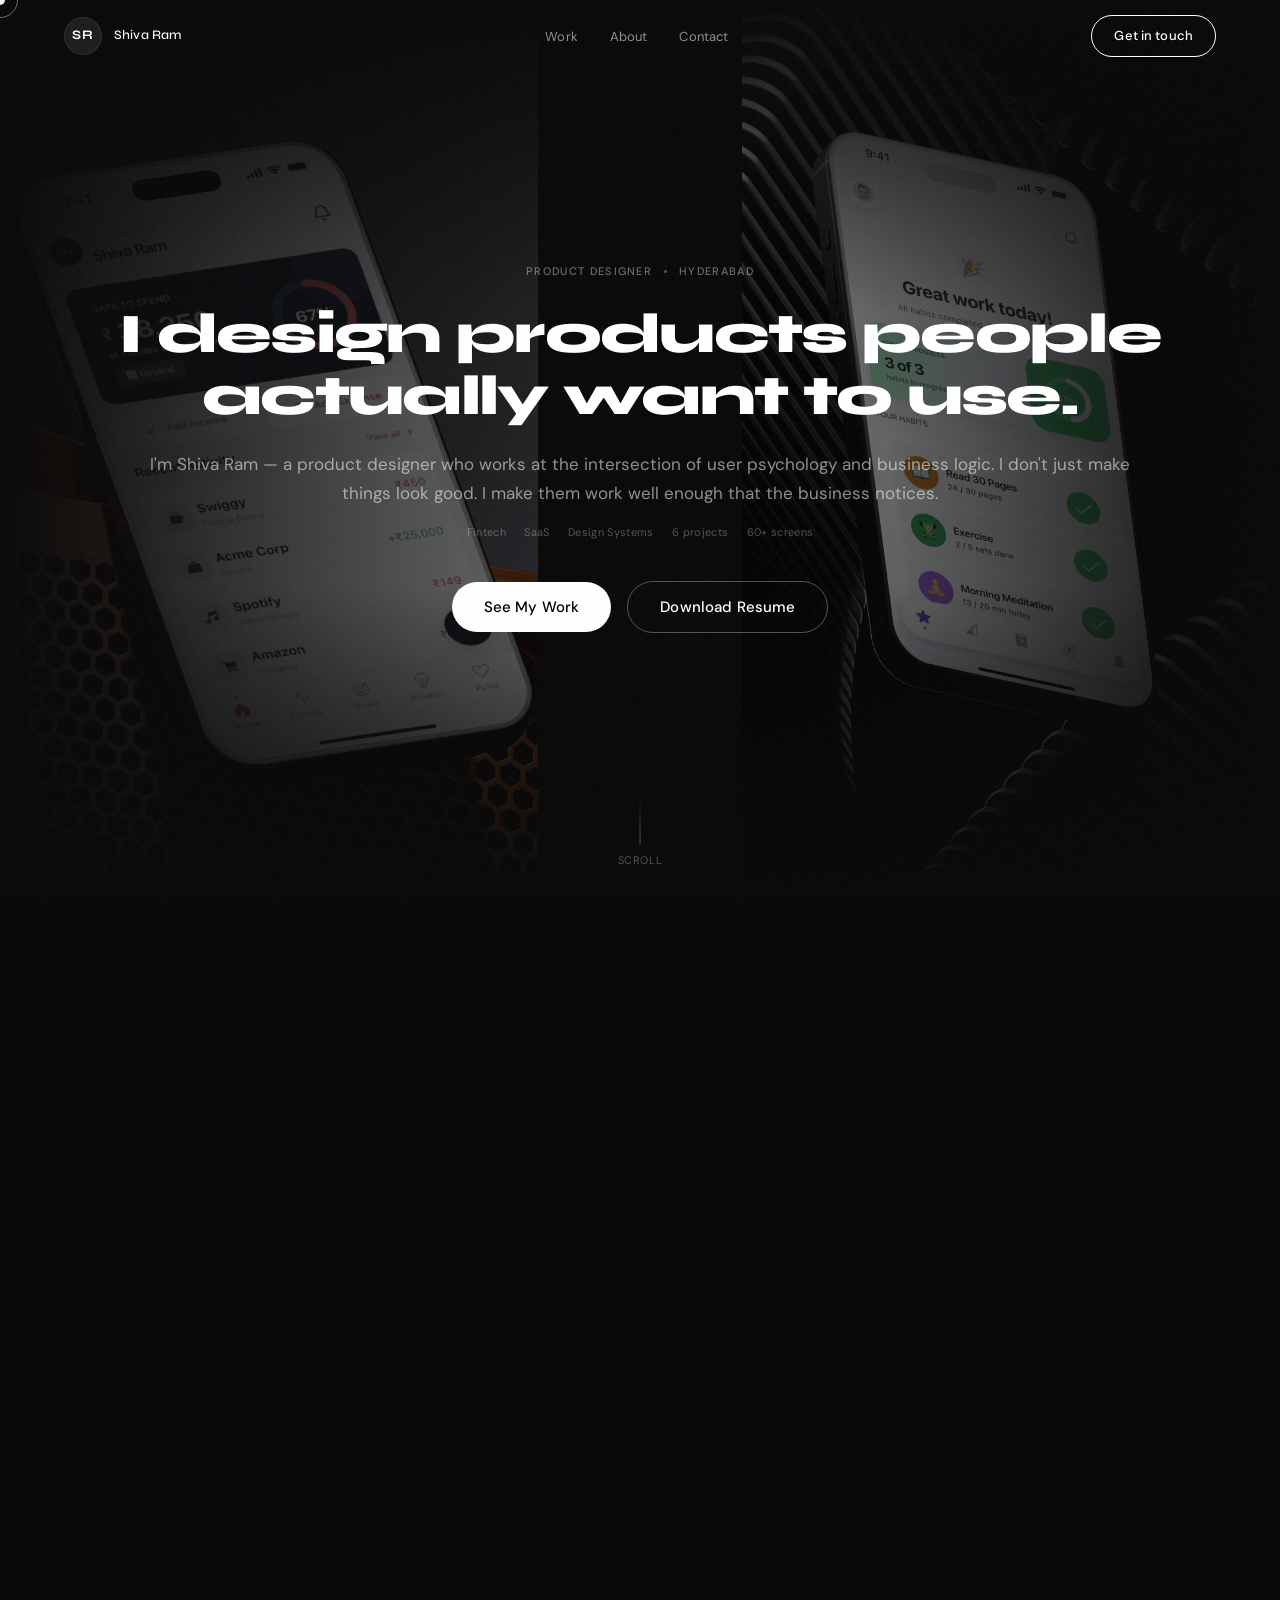
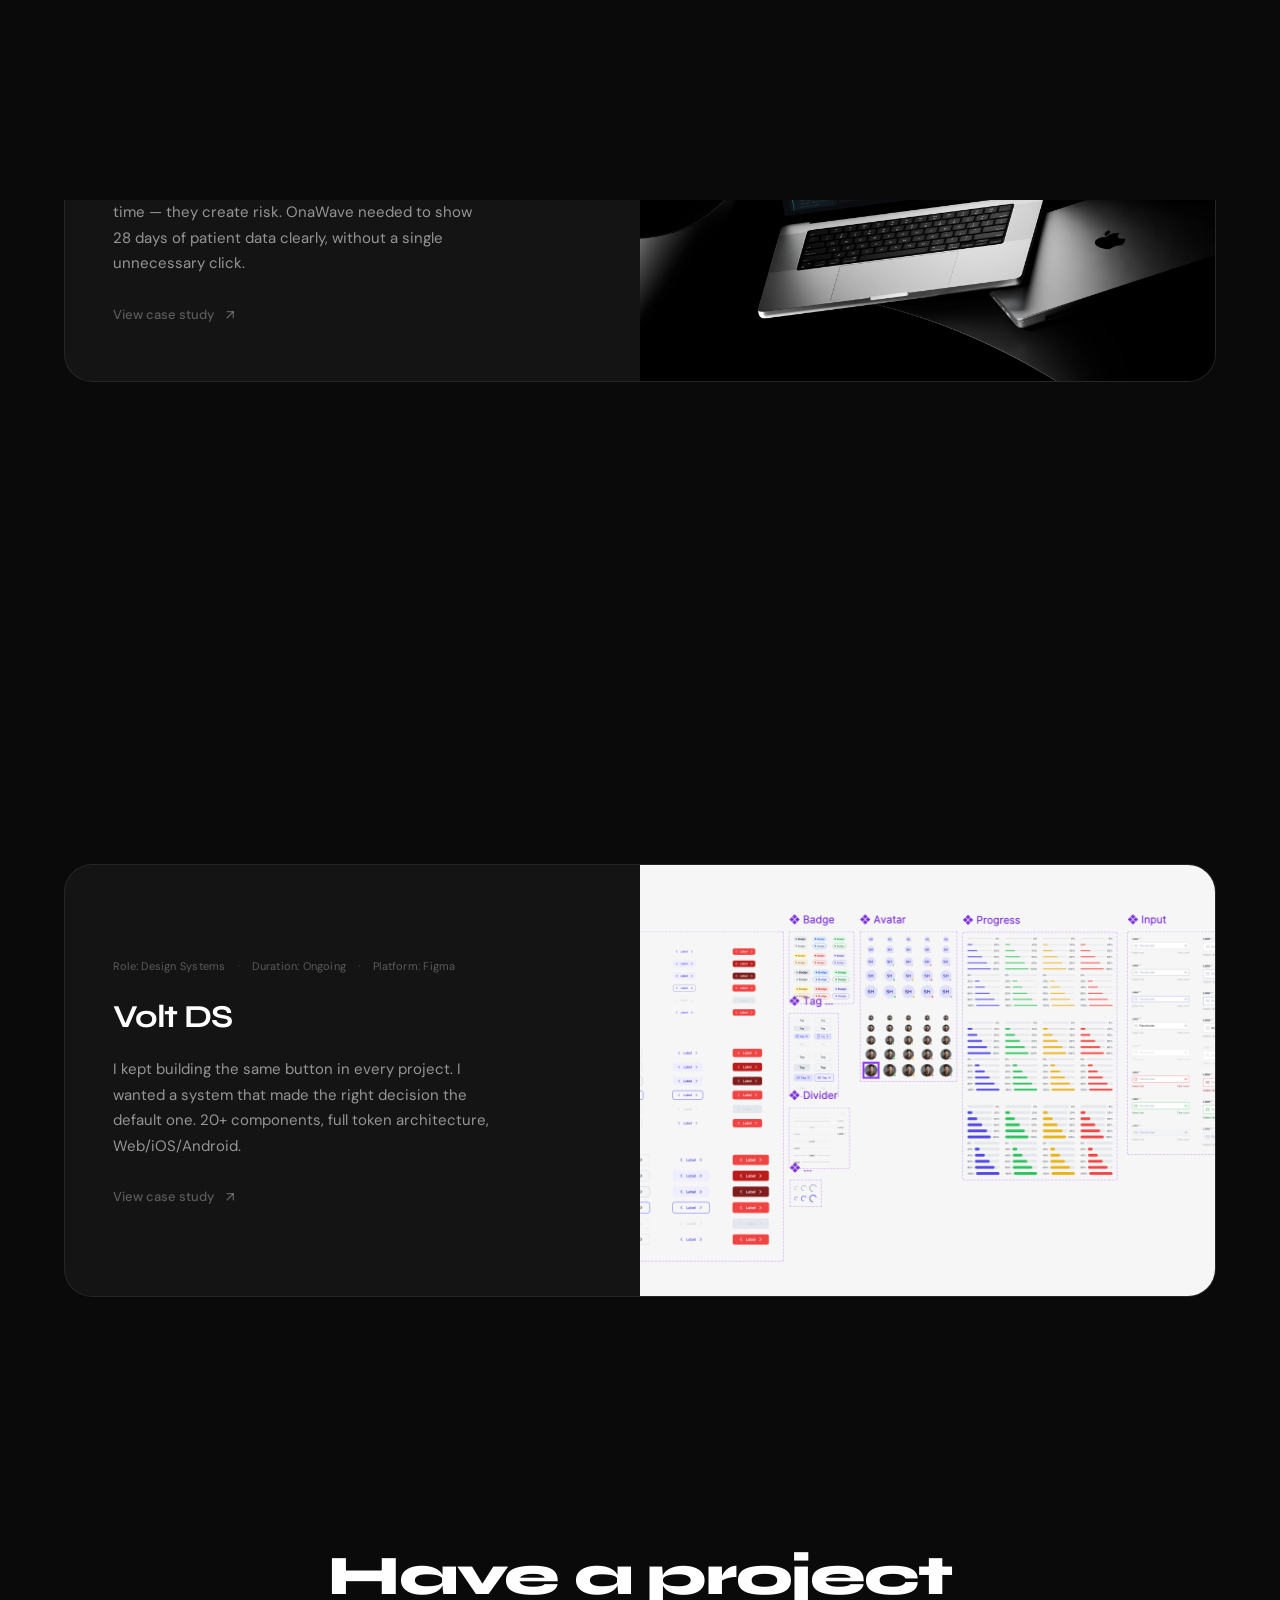
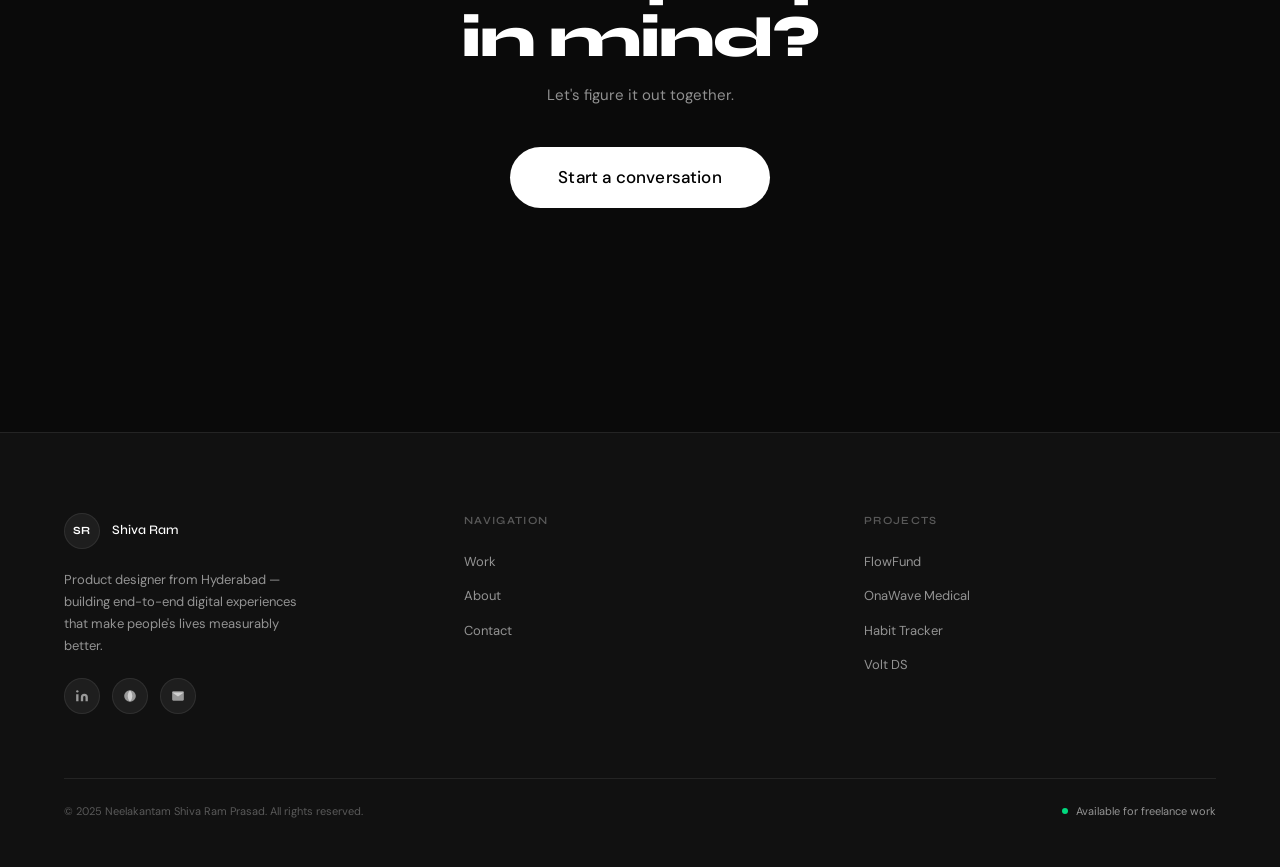
==== index.html @ d6b0f4de "New portfolio upload" ====
<!DOCTYPE html>
<html lang="en">
<head>
  <meta charset="UTF-8">
  <meta name="viewport" content="width=device-width, initial-scale=1.0">
  <meta name="description" content="Shiva Ram — Product Designer from Hyderabad designing end-to-end digital experiences at the intersection of user psychology and business logic.">
  <title>Shiva Ram — Product Designer</title>

  <!-- Fonts -->
  <link rel="preconnect" href="https://fonts.googleapis.com">
  <link rel="preconnect" href="https://fonts.gstatic.com" crossorigin>
  <link href="https://fonts.googleapis.com/css2?family=Syne:wght@400;500;600;700;800&family=DM+Sans:ital,opsz,wght@0,9..40,300;0,9..40,400;0,9..40,500;0,9..40,600;1,9..40,400&display=swap" rel="stylesheet">

  <!-- Styles -->
  <link rel="stylesheet" href="css/tokens.css">
  <link rel="stylesheet" href="css/base.css">
  <link rel="stylesheet" href="css/nav.css">
  <link rel="stylesheet" href="css/components.css">
  <link rel="stylesheet" href="css/home.css">
</head>
<body>

  <!-- Nav placeholder (injected by partials.js) -->
  <div id="nav-placeholder"></div>

  <main>

    <!-- ── HERO ── -->
    <section class="hero">
      <div class="hero__bg">
        <!-- Left mockup image -->
        <div class="hero__bg-left">
          <!--
            REPLACE YOUR IMAGE HERE
            Recommended: A mockup of FlowFund or any project screenshot
            Size: 800×1200px, dark background
          -->
          <img
            class="hero__bg-img"
            src="assets/images/hero-mockup-left.svg"
            alt=""
            aria-hidden="true"
            data-parallax="0.15"
          >
        </div>
        <!-- Right mockup image -->
        <div class="hero__bg-right">
          <!--
            REPLACE YOUR IMAGE HERE
            Recommended: A second mockup (OnaWave or Habit Tracker)
            Size: 800×1200px, dark background
          -->
          <img
            class="hero__bg-img"
            src="assets/images/thumb-habittracker.svg"
            alt=""
            aria-hidden="true"
            data-parallax="0.2"
          >
        </div>
      </div>

      <div class="hero__content">
        <p class="hero__eyebrow reveal">
          Product Designer
          <span class="hero__eyebrow-dot"></span>
          Hyderabad
        </p>

        <h1 class="hero__headline reveal reveal--delay-1">
          I design products people<br>actually want to use.
        </h1>

        <p class="hero__body reveal reveal--delay-2">
          I'm Shiva Ram — a product designer who works at the intersection of user psychology and business logic.
          I don't just make things look good. I make them work well enough that the business notices.
        </p>

        <p class="hero__meta reveal reveal--delay-3">
          Fintech
          <span class="hero__meta-sep">·</span>
          SaaS
          <span class="hero__meta-sep">·</span>
          Design Systems
          <span class="hero__meta-sep">·</span>
          6 projects
          <span class="hero__meta-sep">·</span>
          60+ screens
        </p>

        <div class="hero__cta reveal reveal--delay-4">
          <a href="#gallery" class="btn btn--primary">See My Work</a>
          <a href="assets/Shivaram_Product_Designer_Resume.pdf" class="btn btn--outline" target="_blank" download>Download Resume</a>
        </div>
      </div>

      <div class="hero__scroll" aria-hidden="true">
        <div class="hero__scroll-line"></div>
        <span>Scroll</span>
      </div>
    </section>


    <!-- ── PROJECT GALLERY ── -->
    <section class="gallery section" id="gallery">
      <div class="container">

        <div class="gallery__header reveal">
          <h2 class="gallery__title">Project Gallery</h2>
          <span class="gallery__count">4 case studies</span>
        </div>

        <!-- ── Card 1: FlowFund ── -->
        <article class="project-card reveal" data-tilt data-tilt-max="4">
          <a href="project-flowfund.html" class="project-card__image" aria-label="FlowFund – view project">
            <!--
              REPLACE YOUR IMAGE HERE
              FlowFund iPhone mockup on dark/orange textured background
              Size: 800×600px
            -->
            <img
              src="assets/images/thumb-flowfund.svg"
              alt="FlowFund iOS personal finance app for freelancers"
              loading="lazy"
            >
            <div class="project-card__overlay">
              <span class="project-card__view-label">
                <svg viewBox="0 0 24 24" fill="none" stroke="currentColor" stroke-width="2"><path d="M18 13v6a2 2 0 01-2 2H5a2 2 0 01-2-2V8a2 2 0 012-2h6"/><polyline points="15 3 21 3 21 9"/><line x1="10" y1="14" x2="21" y2="3"/></svg>
                View Project
              </span>
            </div>
          </a>

          <div class="project-card__info">
            <div class="project-card__meta">
              <span class="project-card__meta-item">Role: Product Designer</span>
              <span class="project-card__meta-sep">·</span>
              <span class="project-card__meta-item">Duration: 02 Weeks</span>
              <span class="project-card__meta-sep">·</span>
              <span class="project-card__meta-item">Platform: iOS</span>
            </div>

            <h3 class="project-card__name">FlowFund</h3>

            <p class="project-card__desc">
              Freelancers don't have a salary. Their income is lumpy, unpredictable, and anxiety-inducing.
              Most budgeting apps are built for people with steady paychecks. FlowFund isn't.
            </p>

            <a href="project-flowfund.html" class="project-card__arrow">
              View case study
              <svg viewBox="0 0 24 24" fill="none" stroke="currentColor" stroke-width="2"><line x1="7" y1="17" x2="17" y2="7"/><polyline points="7 7 17 7 17 17"/></svg>
            </a>
          </div>
        </article>


        <!-- ── Card 2: OnaWave (reversed) ── -->
        <article class="project-card project-card--reverse reveal" data-tilt data-tilt-max="4">
          <a href="project-onawave.html" class="project-card__image" aria-label="OnaWave – view project">
            <!--
              REPLACE YOUR IMAGE HERE
              OnaWave laptop/dashboard mockup, dark clinical theme
              Size: 800×600px
            -->
            <img
              src="assets/images/thumb-onawave.svg"
              alt="OnaWave Clinician Dashboard – dark medical UI"
              loading="lazy"
            >
            <div class="project-card__overlay">
              <span class="project-card__view-label">
                <svg viewBox="0 0 24 24" fill="none" stroke="currentColor" stroke-width="2"><path d="M18 13v6a2 2 0 01-2 2H5a2 2 0 01-2-2V8a2 2 0 012-2h6"/><polyline points="15 3 21 3 21 9"/><line x1="10" y1="14" x2="21" y2="3"/></svg>
                View Project
              </span>
            </div>
          </a>

          <div class="project-card__info">
            <div class="project-card__meta">
              <span class="project-card__meta-item">Role: UX/UI Designer</span>
              <span class="project-card__meta-sep">·</span>
              <span class="project-card__meta-item">Duration: Assignment</span>
              <span class="project-card__meta-sep">·</span>
              <span class="project-card__meta-item">Platform: Web (Desktop)</span>
            </div>

            <h3 class="project-card__name">OnaWave — Clinician Dashboard</h3>

            <p class="project-card__desc">
              Clinicians make life-affecting decisions under pressure. Badly designed dashboards don't just waste time — they create risk.
              OnaWave needed to show 28 days of patient data clearly, without a single unnecessary click.
            </p>

            <a href="project-onawave.html" class="project-card__arrow">
              View case study
              <svg viewBox="0 0 24 24" fill="none" stroke="currentColor" stroke-width="2"><line x1="7" y1="17" x2="17" y2="7"/><polyline points="7 7 17 7 17 17"/></svg>
            </a>
          </div>
        </article>


        <!-- ── Card 3: Habit Tracker ── -->
        <article class="project-card reveal" data-tilt data-tilt-max="4">
          <a href="project-habittracker.html" class="project-card__image" aria-label="Habit Tracker – view project">
            <!--
              REPLACE YOUR IMAGE HERE
              StreakShield/Habit Tracker iPhone mockup on circular ring pedestal
              Size: 800×600px
            -->
            <img
              src="assets/images/thumb-habittracker.svg"
              alt="Habit Tracker iOS app – StreakShield"
              loading="lazy"
            >
            <div class="project-card__overlay">
              <span class="project-card__view-label">
                <svg viewBox="0 0 24 24" fill="none" stroke="currentColor" stroke-width="2"><path d="M18 13v6a2 2 0 01-2 2H5a2 2 0 01-2-2V8a2 2 0 012-2h6"/><polyline points="15 3 21 3 21 9"/><line x1="10" y1="14" x2="21" y2="3"/></svg>
                View Project
              </span>
            </div>
          </a>

          <div class="project-card__info">
            <div class="project-card__meta">
              <span class="project-card__meta-item">Role: Product Designer</span>
              <span class="project-card__meta-sep">·</span>
              <span class="project-card__meta-item">Duration: 02 weeks</span>
              <span class="project-card__meta-sep">·</span>
              <span class="project-card__meta-item">Platform: iOS</span>
            </div>

            <h3 class="project-card__name">Habit Tracker</h3>

            <p class="project-card__desc">
              27+ screens with exhaustive state design — 15 onboarding states, 7 Today Tab states, Someday queue, and Milestone celebrations.
              Built for the miss day, not just the win day.
            </p>

            <a href="project-habittracker.html" class="project-card__arrow">
              View case study
              <svg viewBox="0 0 24 24" fill="none" stroke="currentColor" stroke-width="2"><line x1="7" y1="17" x2="17" y2="7"/><polyline points="7 7 17 7 17 17"/></svg>
            </a>
          </div>
        </article>


        <!-- ── Card 4: Volt DS (reversed) ── -->
        <article class="project-card project-card--reverse reveal" data-tilt data-tilt-max="4">
          <a href="project-voltds.html" class="project-card__image" aria-label="Volt DS – view project">
            <!--
              REPLACE YOUR IMAGE HERE
              Volt DS Figma component grid / design tokens screenshot
              Size: 800×600px
            -->
            <img
              src="assets/images/thumb-voltds.svg"
              alt="Volt DS – Figma-only design system"
              loading="lazy"
            >
            <div class="project-card__overlay">
              <span class="project-card__view-label">
                <svg viewBox="0 0 24 24" fill="none" stroke="currentColor" stroke-width="2"><path d="M18 13v6a2 2 0 01-2 2H5a2 2 0 01-2-2V8a2 2 0 012-2h6"/><polyline points="15 3 21 3 21 9"/><line x1="10" y1="14" x2="21" y2="3"/></svg>
                View Project
              </span>
            </div>
          </a>

          <div class="project-card__info">
            <div class="project-card__meta">
              <span class="project-card__meta-item">Role: Design Systems</span>
              <span class="project-card__meta-sep">·</span>
              <span class="project-card__meta-item">Duration: Ongoing</span>
              <span class="project-card__meta-sep">·</span>
              <span class="project-card__meta-item">Platform: Figma</span>
            </div>

            <h3 class="project-card__name">Volt DS</h3>

            <p class="project-card__desc">
              I kept building the same button in every project. I wanted a system that made the right decision the default one.
              20+ components, full token architecture, Web/iOS/Android.
            </p>

            <a href="project-voltds.html" class="project-card__arrow">
              View case study
              <svg viewBox="0 0 24 24" fill="none" stroke="currentColor" stroke-width="2"><line x1="7" y1="17" x2="17" y2="7"/><polyline points="7 7 17 7 17 17"/></svg>
            </a>
          </div>
        </article>

      </div>
    </section>


    <!-- ── CTA STRIP ── -->
    <section class="home-cta">
      <div class="container">
        <h2 class="home-cta__headline reveal">Have a project<br>in mind?</h2>
        <p class="home-cta__sub reveal reveal--delay-1">Let's figure it out together.</p>
        <div class="home-cta__actions reveal reveal--delay-2">
          <a href="contact.html" class="btn btn--primary btn--lg">Start a conversation</a>
        </div>
      </div>
    </section>

  </main>

  <!-- Footer placeholder -->
  <div id="footer-placeholder"></div>

  <!-- Scripts -->
  <script src="js/partials.js"></script>
  <script src="js/main.js"></script>
</body>
</html>
---- css/tokens.css ----
/* ============================================
   DESIGN TOKENS — Shiva Ram Portfolio
   Dark editorial aesthetic
   ============================================ */

@import url('https://fonts.googleapis.com/css2?family=Syne:wght@400;500;600;700;800&family=DM+Sans:ital,opsz,wght@0,9..40,300;0,9..40,400;0,9..40,500;0,9..40,600;1,9..40,300;1,9..40,400&display=swap');

:root {
  /* ── Colors ── */
  --color-bg:           #0a0a0a;
  --color-bg-secondary: #111111;
  --color-bg-card:      #141414;
  --color-bg-elevated:  #1a1a1a;
  --color-surface:      #1e1e1e;

  --color-border:       rgba(255,255,255,0.08);
  --color-border-hover: rgba(255,255,255,0.18);

  --color-text-primary:   #ffffff;
  --color-text-secondary: rgba(255,255,255,0.55);
  --color-text-muted:     rgba(255,255,255,0.30);
  --color-text-label:     rgba(255,255,255,0.40);

  --color-accent:         #00d97e;
  --color-accent-dim:     rgba(0,217,126,0.12);
  --color-accent-glow:    rgba(0,217,126,0.25);

  --color-white:   #ffffff;
  --color-black:   #000000;

  /* ── Typography ── */
  --font-display: 'Syne', sans-serif;
  --font-body:    'DM Sans', sans-serif;

  --text-xs:   0.6875rem;   /* 11px */
  --text-sm:   0.8125rem;   /* 13px */
  --text-base: 0.9375rem;   /* 15px */
  --text-md:   1.0625rem;   /* 17px */
  --text-lg:   1.25rem;     /* 20px */
  --text-xl:   1.5rem;      /* 24px */
  --text-2xl:  2rem;        /* 32px */
  --text-3xl:  2.75rem;     /* 44px */
  --text-4xl:  3.5rem;      /* 56px */
  --text-5xl:  4.5rem;      /* 72px */
  --text-6xl:  6rem;        /* 96px */

  --weight-light:   300;
  --weight-regular: 400;
  --weight-medium:  500;
  --weight-semibold:600;
  --weight-bold:    700;
  --weight-extrabold:800;

  --leading-tight:  1.1;
  --leading-snug:   1.25;
  --leading-normal: 1.5;
  --leading-relaxed:1.7;

  --tracking-tight:  -0.03em;
  --tracking-normal:  0em;
  --tracking-wide:    0.06em;
  --tracking-wider:   0.12em;

  /* ── Spacing (8pt grid) ── */
  --space-1:  4px;
  --space-2:  8px;
  --space-3:  12px;
  --space-4:  16px;
  --space-5:  20px;
  --space-6:  24px;
  --space-8:  32px;
  --space-10: 40px;
  --space-12: 48px;
  --space-16: 64px;
  --space-20: 80px;
  --space-24: 96px;
  --space-32: 128px;
  --space-40: 160px;

  /* ── Radius ── */
  --radius-sm:   6px;
  --radius-md:   12px;
  --radius-lg:   20px;
  --radius-xl:   28px;
  --radius-2xl:  40px;
  --radius-full: 9999px;

  /* ── Shadows ── */
  --shadow-sm:  0 2px 8px rgba(0,0,0,0.4);
  --shadow-md:  0 8px 32px rgba(0,0,0,0.5);
  --shadow-lg:  0 20px 60px rgba(0,0,0,0.6);
  --shadow-xl:  0 40px 80px rgba(0,0,0,0.7);
  --shadow-glow: 0 0 40px var(--color-accent-glow);

  /* ── Transitions ── */
  --ease-out:    cubic-bezier(0.16, 1, 0.3, 1);
  --ease-in-out: cubic-bezier(0.4, 0, 0.2, 1);
  --ease-spring: cubic-bezier(0.34, 1.56, 0.64, 1);

  --dur-fast:   150ms;
  --dur-normal: 300ms;
  --dur-slow:   600ms;
  --dur-slower: 900ms;

  /* ── Layout ── */
  --container-max:  1280px;
  --container-wide: 1440px;
  --gutter:         clamp(24px, 5vw, 80px);
  --nav-height:     72px;
}
---- css/base.css ----
/* ============================================
   BASE — Reset & Global Styles
   ============================================ */

*, *::before, *::after {
  box-sizing: border-box;
  margin: 0;
  padding: 0;
}

html {
  font-size: 16px;
  scroll-behavior: smooth;
  -webkit-font-smoothing: antialiased;
  -moz-osx-font-smoothing: grayscale;
  text-rendering: optimizeLegibility;
}

body {
  background-color: var(--color-bg);
  color: var(--color-text-primary);
  font-family: var(--font-body);
  font-size: var(--text-base);
  font-weight: var(--weight-regular);
  line-height: var(--leading-normal);
  overflow-x: default;
  cursor: default;
}

/* ── Custom Cursor ── */
.cursor {
  position: fixed;
  top: 0; left: 0;
  width: 10px; height: 10px;
  background: var(--color-white);
  border-radius: var(--radius-full);
  pointer-events: none;
  z-index: 9999;
  transform: translate(-50%, -50%);
  transition: width var(--dur-fast) var(--ease-out),
              height var(--dur-fast) var(--ease-out),
              background var(--dur-fast) var(--ease-out),
              opacity var(--dur-fast);
  mix-blend-mode: difference;
}

.cursor-follower {
  position: fixed;
  top: 0; left: 0;
  width: 36px; height: 36px;
  border: 1.5px solid rgba(255,255,255,0.4);
  border-radius: var(--radius-full);
  pointer-events: none;
  z-index: 9998;
  transform: translate(-50%, -50%);
  transition: transform 0.12s var(--ease-out),
              width var(--dur-normal) var(--ease-out),
              height var(--dur-normal) var(--ease-out),
              border-color var(--dur-normal) var(--ease-out),
              opacity var(--dur-normal);
}
.cursor.cursor--hover { width: 6px; height: 6px; }
.cursor-follower.cursor--hover {
  width: 56px; height: 56px;
  border-color: var(--color-accent);
}

.cursor.cursor--link { background: var(--color-accent); }
.cursor-follower.cursor--project {
  width: 100px; height: 100px;
  background: rgba(0,217,126,0.1);
  border-color: var(--color-accent);
  backdrop-filter: blur(4px);
}

/* ── Selection ── */
::selection {
  background: var(--color-accent-dim);
  color: var(--color-accent);
}

/* ── Scrollbar ── */
::-webkit-scrollbar { width: 4px; }
::-webkit-scrollbar-track { background: var(--color-bg); }
::-webkit-scrollbar-thumb { background: var(--color-surface); border-radius: var(--radius-full); }
::-webkit-scrollbar-thumb:hover { background: rgba(255,255,255,0.2); }

/* ── Links ── */
a {
  color: inherit;
  text-decoration: none;
  cursor: none;
}

/* ── Images ── */
img {
  display: block;
  max-width: 100%;
  height: auto;
}

/* ── Lists ── */
ul, ol { list-style: none; }

/* ── Buttons ── */
button {
  cursor: none;
  border: none;
  background: none;
  font-family: var(--font-body);
  font-size: inherit;
}

/* ── Inputs ── */
input, textarea, select {
  font-family: var(--font-body);
  font-size: inherit;
  cursor: none;
}

/* ── Page Transition Overlay ── */
.page-transition {
  position: fixed;
  inset: 0;
  background: var(--color-bg);
  z-index: 10000;
  transform: translateY(100%);
  pointer-events: none;
}

.page-transition.entering {
  animation: pageEnter var(--dur-slow) var(--ease-out) forwards;
}
.page-transition.leaving {
  animation: pageLeave var(--dur-slow) var(--ease-out) forwards;
}

@keyframes pageEnter {
  from { transform: translateY(0); }
  to   { transform: translateY(-100%); }
}
@keyframes pageLeave {
  from { transform: translateY(100%); }
  to   { transform: translateY(0); }
}

/* ── Container ── */
.container {
  width: 100%;
  max-width: var(--container-max);
  margin: 0 auto;
  padding: 0 var(--gutter);
}

/* ── Section ── */
.section { padding: var(--space-32) 0; }
.section--lg { padding: var(--space-40) 0; }

/* ── Utility ── */
.sr-only {
  position: absolute;
  width: 1px; height: 1px;
  padding: 0; margin: -1px;
  overflow: hidden;
  clip: rect(0,0,0,0);
  white-space: nowrap;
  border: 0;
}

.overflow-hidden { overflow: hidden; }
.relative { position: relative; }

/* ── Reveal Animations ── */
.reveal {
  opacity: 0;
  transform: translateY(40px);
  transition: opacity var(--dur-slower) var(--ease-out),
              transform var(--dur-slower) var(--ease-out);
}
.reveal.is-visible {
  opacity: 1;
  transform: translateY(0);
}
.reveal--delay-1 { transition-delay: 100ms; }
.reveal--delay-2 { transition-delay: 200ms; }
.reveal--delay-3 { transition-delay: 300ms; }
.reveal--delay-4 { transition-delay: 400ms; }
.reveal--delay-5 { transition-delay: 500ms; }

.reveal--left {
  transform: translateX(-40px);
}
.reveal--left.is-visible { transform: translateX(0); }

.reveal--right {
  transform: translateX(40px);
}
.reveal--right.is-visible { transform: translateX(0); }

/* ── Noise overlay ── */
body::after {
  content: '';
  position: fixed;
  inset: 0;
  background-image: url("data:image/svg+xml,%3Csvg viewBox='0 0 256 256' xmlns='http://www.w3.org/2000/svg'%3E%3Cfilter id='noise'%3E%3CfeTurbulence type='fractalNoise' baseFrequency='0.9' numOctaves='4' stitchTiles='stitch'/%3E%3C/filter%3E%3Crect width='100%25' height='100%25' filter='url(%23noise)'/%3E%3C/svg%3E");
  opacity: 0.022;
  pointer-events: none;
  z-index: 9997;
}
---- css/nav.css ----
/* ============================================
   NAVIGATION
   ============================================ */

.nav {
  position: fixed;
  top: 0; left: 0; right: 0;
  z-index: 1000;
  height: var(--nav-height);
  display: flex;
  align-items: center;
  transition: background var(--dur-normal) var(--ease-out),
              backdrop-filter var(--dur-normal) var(--ease-out),
              border-color var(--dur-normal) var(--ease-out);
}

.nav::before {
  content: '';
  position: absolute;
  inset: 0;
  background: rgba(10,10,10,0);
  backdrop-filter: blur(0px);
  border-bottom: 1px solid transparent;
  transition: background var(--dur-normal) var(--ease-out),
              backdrop-filter var(--dur-normal) var(--ease-out),
              border-color var(--dur-normal) var(--ease-out);
  z-index: -1;
}

.nav.scrolled::before {
  background: rgba(10,10,10,0.85);
  backdrop-filter: blur(20px) saturate(180%);
  border-color: var(--color-border);
}

.nav__inner {
  display: flex;
  align-items: center;
  justify-content: space-between;
  width: 100%;
  max-width: var(--container-max);
  margin: 0 auto;
  padding: 0 var(--gutter);
}

/* ── Logo ── */
.nav__logo {
  display: flex;
  align-items: center;
  gap: var(--space-3);
  text-decoration: none;
  color: var(--color-text-primary);
  transition: opacity var(--dur-fast);
}
.nav__logo:hover { opacity: 0.7; }

.nav__logo-mark {
  width: 38px; height: 38px;
  border-radius: var(--radius-full);
  background: var(--color-surface);
  border: 1px solid var(--color-border);
  display: flex;
  align-items: center;
  justify-content: center;
  font-family: var(--font-display);
  font-weight: var(--weight-bold);
  font-size: var(--text-sm);
  letter-spacing: var(--tracking-wide);
  color: var(--color-text-primary);
  flex-shrink: 0;
  transition: border-color var(--dur-normal), background var(--dur-normal);
}
.nav__logo:hover .nav__logo-mark {
  border-color: var(--color-accent);
  background: var(--color-accent-dim);
}

.nav__logo-name {
  font-family: var(--font-display);
  font-weight: var(--weight-medium);
  font-size: var(--text-sm);
  letter-spacing: 0.01em;
}

/* ── Links ── */
.nav__links {
  display: flex;
  align-items: center;
  gap: var(--space-8);
}

.nav__link {
  font-family: var(--font-body);
  font-size: var(--text-sm);
  font-weight: var(--weight-regular);
  color: var(--color-text-secondary);
  letter-spacing: 0.01em;
  position: relative;
  padding: var(--space-2) 0;
  transition: color var(--dur-fast);
}

.nav__link::after {
  content: '';
  position: absolute;
  bottom: 0; left: 0;
  width: 0; height: 1px;
  background: var(--color-text-primary);
  transition: width var(--dur-normal) var(--ease-out);
}
.nav__link:hover { color: var(--color-text-primary); }
.nav__link:hover::after { width: 100%; }
.nav__link.active {
  color: var(--color-text-primary);
  font-weight: var(--weight-medium);
}
.nav__link.active::after { width: 100%; }

/* ── CTA Button ── */
.btn-nav {
  display: inline-flex;
  align-items: center;
  gap: var(--space-2);
  padding: 10px 22px;
  border-radius: var(--radius-full);
  border: 1.5px solid var(--color-text-primary);
  background: transparent;
  color: var(--color-text-primary);
  font-family: var(--font-body);
  font-size: var(--text-sm);
  font-weight: var(--weight-medium);
  letter-spacing: 0.01em;
  transition: background var(--dur-normal) var(--ease-out),
              color var(--dur-normal) var(--ease-out),
              transform var(--dur-normal) var(--ease-spring),
              border-color var(--dur-normal);
  white-space: nowrap;
}
.btn-nav:hover {
  background: var(--color-text-primary);
  color: var(--color-bg);
  transform: scale(1.02);
}

/* ── Mobile Menu Button ── */
.nav__menu-btn {
  display: none;
  flex-direction: column;
  justify-content: center;
  align-items: center;
  gap: 5px;
  width: 40px; height: 40px;
  background: none;
  border: 1px solid var(--color-border);
  border-radius: var(--radius-md);
  padding: 10px;
  transition: border-color var(--dur-fast), background var(--dur-fast);
}
.nav__menu-btn:hover { border-color: var(--color-border-hover); background: var(--color-surface); }

.nav__menu-btn span {
  display: block;
  width: 18px; height: 1.5px;
  background: var(--color-text-primary);
  border-radius: 2px;
  transition: transform var(--dur-normal) var(--ease-out), opacity var(--dur-normal);
}

.nav__menu-btn.open span:nth-child(1) { transform: rotate(45deg) translate(4.5px, 4.5px); }
.nav__menu-btn.open span:nth-child(2) { opacity: 0; transform: scaleX(0); }
.nav__menu-btn.open span:nth-child(3) { transform: rotate(-45deg) translate(4.5px, -4.5px); }

/* ── Mobile Drawer ── */
.nav__drawer {
  position: fixed;
  top: var(--nav-height); left: 0; right: 0;
  background: rgba(10,10,10,0.97);
  backdrop-filter: blur(24px);
  border-bottom: 1px solid var(--color-border);
  padding: var(--space-6) var(--gutter) var(--space-8);
  display: flex;
  flex-direction: column;
  gap: var(--space-3);
  z-index: 999;
  transform: translateY(-110%);
  opacity: 0;
  transition: transform var(--dur-normal) var(--ease-out),
              opacity var(--dur-normal) var(--ease-out);
  pointer-events: none;
}
.nav__drawer.open {
  transform: translateY(0);
  opacity: 1;
  pointer-events: all;
}
.nav__drawer .nav__link { font-size: var(--text-md); padding: var(--space-3) 0; }
.nav__drawer .btn-nav { margin-top: var(--space-4); align-self: flex-start; }

/* ── Responsive ── */
@media (max-width: 768px) {
  .nav__links { display: none; }
  .nav__menu-btn { display: flex; }
}
---- css/components.css ----
/* ============================================
   COMPONENTS — Shared UI
   ============================================ */

/* ── Buttons ── */
.btn {
  display: inline-flex;
  align-items: center;
  justify-content: center;
  gap: var(--space-2);
  padding: 14px 32px;
  border-radius: var(--radius-full);
  font-family: var(--font-body);
  font-size: var(--text-base);
  font-weight: var(--weight-medium);
  letter-spacing: 0.01em;
  transition: all var(--dur-normal) var(--ease-out);
  white-space: nowrap;
  position: relative;
  overflow: hidden;
  cursor: none;
}

.btn::before {
  content: '';
  position: absolute;
  inset: 0;
  background: rgba(255,255,255,0.05);
  transform: scaleX(0);
  transform-origin: left;
  transition: transform var(--dur-normal) var(--ease-out);
}
.btn:hover::before { transform: scaleX(1); }

.btn--primary {
  background: var(--color-white);
  color: var(--color-black);
  border: none;
}
.btn--primary:hover {
  transform: translateY(-2px);
  box-shadow: 0 12px 40px rgba(255,255,255,0.15);
}

.btn--outline {
  background: transparent;
  color: var(--color-white);
  border: 1.5px solid rgba(255,255,255,0.3);
}
.btn--outline:hover {
  border-color: rgba(255,255,255,0.7);
  transform: translateY(-2px);
}

.btn--accent {
  background: var(--color-accent);
  color: var(--color-black);
  border: none;
}
.btn--accent:hover {
  transform: translateY(-2px);
  box-shadow: 0 12px 40px var(--color-accent-glow);
}

.btn--ghost {
  background: transparent;
  color: var(--color-text-secondary);
  border: 1px solid var(--color-border);
  padding: 12px 24px;
}
.btn--ghost:hover {
  color: var(--color-text-primary);
  border-color: var(--color-border-hover);
}

.btn--lg {
  padding: 18px 48px;
  font-size: var(--text-md);
}
.btn--sm {
  padding: 10px 20px;
  font-size: var(--text-sm);
}

/* ── Tags / Labels ── */
.tag {
  display: inline-flex;
  align-items: center;
  padding: 4px 12px;
  border-radius: var(--radius-full);
  font-family: var(--font-body);
  font-size: var(--text-xs);
  font-weight: var(--weight-medium);
  letter-spacing: var(--tracking-wide);
  text-transform: uppercase;
  background: var(--color-surface);
  color: var(--color-text-secondary);
  border: 1px solid var(--color-border);
}

.tag--accent {
  background: var(--color-accent-dim);
  color: var(--color-accent);
  border-color: rgba(0,217,126,0.2);
}

/* ── Section Label ── */
.section-label {
  font-family: var(--font-body);
  font-size: var(--text-xs);
  font-weight: var(--weight-medium);
  letter-spacing: var(--tracking-wider);
  text-transform: uppercase;
  color: var(--color-text-label);
  margin-bottom: var(--space-4);
}

/* ── Divider ── */
.divider {
  width: 100%;
  height: 1px;
  background: var(--color-border);
  margin: var(--space-16) 0;
}

/* ── Stat Block ── */
.stat {
  display: flex;
  flex-direction: column;
  gap: var(--space-1);
}
.stat__value {
  font-family: var(--font-display);
  font-size: var(--text-3xl);
  font-weight: var(--weight-bold);
  letter-spacing: var(--tracking-tight);
  line-height: 1;
  color: var(--color-text-primary);
}
.stat__label {
  font-size: var(--text-sm);
  color: var(--color-text-secondary);
  font-weight: var(--weight-regular);
}

/* ── Image Placeholder ── */
.img-placeholder {
  width: 100%;
  background: var(--color-bg-elevated);
  border: 1px dashed rgba(255,255,255,0.12);
  border-radius: var(--radius-lg);
  display: flex;
  flex-direction: column;
  align-items: center;
  justify-content: center;
  gap: var(--space-3);
  color: var(--color-text-muted);
  font-size: var(--text-sm);
  font-weight: var(--weight-medium);
  text-align: center;
  padding: var(--space-8);
}
.img-placeholder svg {
  width: 32px; height: 32px;
  opacity: 0.4;
}
.img-placeholder span { opacity: 0.5; }

/* ─────────────────────────────────────────────
   FOOTER
   ───────────────────────────────────────────── */
.footer {
  background: var(--color-bg-secondary);
  border-top: 1px solid var(--color-border);
  padding: var(--space-20) 0 var(--space-12);
  margin-top: var(--space-32);
}

.footer__inner {
  display: grid;
  grid-template-columns: 1fr 1fr 1fr;
  gap: var(--space-12);
  margin-bottom: var(--space-16);
}

.footer__brand {}

.footer__logo {
  display: flex;
  align-items: center;
  gap: var(--space-3);
  margin-bottom: var(--space-5);
  text-decoration: none;
  color: var(--color-text-primary);
}
.footer__logo-mark {
  width: 36px; height: 36px;
  border-radius: var(--radius-full);
  background: var(--color-surface);
  border: 1px solid var(--color-border);
  display: flex;
  align-items: center;
  justify-content: center;
  font-family: var(--font-display);
  font-weight: var(--weight-bold);
  font-size: var(--text-xs);
  letter-spacing: var(--tracking-wide);
}
.footer__logo-name {
  font-family: var(--font-display);
  font-weight: var(--weight-medium);
  font-size: var(--text-sm);
}
.footer__tagline {
  font-size: var(--text-sm);
  color: var(--color-text-secondary);
  line-height: var(--leading-relaxed);
  max-width: 240px;
}

.footer__nav-title {
  font-family: var(--font-display);
  font-size: var(--text-xs);
  font-weight: var(--weight-semibold);
  letter-spacing: var(--tracking-wider);
  text-transform: uppercase;
  color: var(--color-text-muted);
  margin-bottom: var(--space-5);
}
.footer__nav-links {
  display: flex;
  flex-direction: column;
  gap: var(--space-3);
}
.footer__nav-link {
  font-size: var(--text-sm);
  color: var(--color-text-secondary);
  transition: color var(--dur-fast);
}
.footer__nav-link:hover { color: var(--color-text-primary); }

.footer__social {
  display: flex;
  gap: var(--space-3);
  margin-top: var(--space-5);
}
.footer__social-link {
  width: 36px; height: 36px;
  border-radius: var(--radius-full);
  border: 1px solid var(--color-border);
  background: var(--color-surface);
  display: flex;
  align-items: center;
  justify-content: center;
  transition: border-color var(--dur-fast), background var(--dur-fast), transform var(--dur-fast);
}
.footer__social-link:hover {
  border-color: var(--color-accent);
  background: var(--color-accent-dim);
  transform: translateY(-2px);
}
.footer__social-link svg {
  width: 14px; height: 14px;
  fill: var(--color-text-secondary);
  transition: fill var(--dur-fast);
}
.footer__social-link:hover svg { fill: var(--color-accent); }

.footer__bottom {
  display: flex;
  align-items: center;
  justify-content: space-between;
  padding-top: var(--space-6);
  border-top: 1px solid var(--color-border);
  gap: var(--space-6);
  flex-wrap: wrap;
}

.footer__copy {
  font-size: var(--text-xs);
  color: var(--color-text-muted);
}

.footer__status {
  display: flex;
  align-items: center;
  gap: var(--space-2);
  font-size: var(--text-xs);
  color: var(--color-text-secondary);
}
.footer__status-dot {
  width: 6px; height: 6px;
  background: var(--color-accent);
  border-radius: var(--radius-full);
  animation: pulse 2s infinite;
}
@keyframes pulse {
  0%, 100% { opacity: 1; box-shadow: 0 0 0 0 var(--color-accent-glow); }
  50%       { opacity: 0.7; box-shadow: 0 0 0 4px transparent; }
}

/* ── Footer Responsive ── */
@media (max-width: 768px) {
  .footer__inner {
    grid-template-columns: 1fr 1fr;
    gap: var(--space-8);
  }
  .footer__brand { grid-column: 1 / -1; }
}
@media (max-width: 480px) {
  .footer__inner { grid-template-columns: 1fr; }
}
---- css/home.css ----
/* ============================================
   HOME PAGE
   ============================================ */

/* ── Hero ── */
.hero {
  position: relative;
  min-height: 100svh;
  display: flex;
  flex-direction: column;
  align-items: center;
  justify-content: center;
  text-align: center;
  padding: var(--nav-height) var(--gutter) var(--space-20);
  overflow: hidden;
}

/* Fullbleed background mockup images */
.hero__bg {
  position: absolute;
  inset: 0;
  z-index: 0;
  overflow: hidden;
}
.hero__bg-left,
.hero__bg-right {
  position: absolute;
  top: 0; bottom: 0;
  width: 42%;
}
.hero__bg-left  { left: 0; }
.hero__bg-right { right: 0; }

.hero__bg-img {
  width: 100%; height: 100%;
  object-fit: cover;
  object-position: center top;
  opacity: 0.5;
  filter: grayscale(20%);
  transition: opacity var(--dur-slower) var(--ease-out);
}

/* Gradient overlays on sides */
.hero__bg-left::after,
.hero__bg-right::after {
  content: '';
  position: absolute;
  inset: 0;
  z-index: 1;
}
.hero__bg-left::after  { background: linear-gradient(to right, var(--color-bg) 0%, transparent 100%); }
.hero__bg-right::after { background: linear-gradient(to left,  var(--color-bg) 0%, transparent 100%); }

/* Top & bottom fades */
.hero__bg::before,
.hero__bg::after {
  content: '';
  position: absolute;
  left: 0; right: 0;
  height: 35%;
  z-index: 2;
  pointer-events: none;
}
.hero__bg::before { top: 0;    background: linear-gradient(to bottom, var(--color-bg), transparent); }
.hero__bg::after  { bottom: 0; background: linear-gradient(to top,    var(--color-bg), transparent); }

.hero__content {
  position: relative;
  z-index: 3;
  max-width: fit-content;
}

.hero__eyebrow {
  display: inline-flex;
  align-items: center;
  gap: var(--space-3);
  font-size: var(--text-xs);
  font-weight: var(--weight-medium);
  letter-spacing: var(--tracking-wider);
  text-transform: uppercase;
  color: var(--color-text-label);
  margin-bottom: var(--space-6);
}
.hero__eyebrow-dot {
  width: 3px; height: 3px;
  background: var(--color-text-muted);
  border-radius: var(--radius-full);
}

.hero__headline {
  font-family: var(--font-display);
  font-size: clamp(var(--text-3xl), 7vw, var(--text-4xl));
  font-weight: var(--weight-extrabold);
  letter-spacing: var(--tracking-tight);
  line-height: var(--leading-tight);
  color: var(--color-text-primary);
  margin-bottom: var(--space-6);
}

.hero__body {
  font-size: clamp(var(--text-base), 1.5vw, var(--text-md));
  color: var(--color-text-secondary);
  line-height: var(--leading-relaxed);
  max-width: 980px;
  margin: 0 auto var(--space-4);
}

.hero__meta {
  display: flex;
  align-items: center;
  justify-content: center;
  gap: var(--space-2);
  font-size: var(--text-xs);
  color: var(--color-text-muted);
  letter-spacing: 0.03em;
  margin-bottom: var(--space-10);
}
.hero__meta-sep { opacity: 0.3; }

.hero__cta {
  display: flex;
  align-items: center;
  justify-content: center;
  gap: var(--space-4);
  flex-wrap: wrap;
}

/* Scroll indicator */
.hero__scroll {
  position: absolute;
  bottom: var(--space-8);
  left: 50%;
  transform: translateX(-50%);
  z-index: 3;
  display: flex;
  flex-direction: column;
  align-items: center;
  gap: var(--space-2);
  color: var(--color-text-muted);
  font-size: var(--text-xs);
  letter-spacing: var(--tracking-wide);
  text-transform: uppercase;
  animation: scrollBounce 2.5s infinite;
}
.hero__scroll-line {
  width: 1px;
  height: 48px;
  background: linear-gradient(to bottom, transparent, var(--color-text-muted));
}
@keyframes scrollBounce {
  0%,100% { transform: translateX(-50%) translateY(0); opacity: 0.5; }
  50%      { transform: translateX(-50%) translateY(6px); opacity: 1; }
}


/* ── Project Gallery ── */
.gallery {
  padding: var(--space-24) 0 var(--space-32);
}

.gallery__header {
  display: flex;
  align-items: flex-end;
  justify-content: space-between;
  margin-bottom: var(--space-12);
  gap: var(--space-6);
}

.gallery__title {
  font-family: var(--font-display);
  font-size: clamp(var(--text-xl), 3vw, var(--text-2xl));
  font-weight: var(--weight-bold);
  letter-spacing: var(--tracking-tight);
}

.gallery__count {
  font-size: var(--text-sm);
  color: var(--color-text-muted);
  font-variant-numeric: tabular-nums;
}

/* ── Project Card ── */
.project-card {
  display: grid;
  grid-template-columns: 1fr 1fr;
  gap: 0;
  border-radius: var(--radius-xl);
  overflow: hidden;
  background: var(--color-bg-card);
  border: 1px solid var(--color-border);
  margin-bottom: var(--space-6);
  cursor: none;
  transition: border-color var(--dur-normal) var(--ease-out),
              transform var(--dur-slow) var(--ease-out),
              box-shadow var(--dur-slow) var(--ease-out);
  will-change: transform;
  position: relative;
}
.project-card:hover {
  border-color: var(--color-border-hover);
  box-shadow: var(--shadow-xl);
}

/* Alternate image position */
.project-card--reverse { direction: rtl; }
.project-card--reverse > * { direction: ltr; }

.project-card__image {
  position: relative;
  aspect-ratio: 4/3;
  overflow: hidden;
  background: var(--color-bg-elevated);
}
.project-card__image img {
  width: 100%;
  height: 100%;
  object-fit: cover;
  transition: transform var(--dur-slower) var(--ease-out),
              filter var(--dur-slow) var(--ease-out);
}
.project-card:hover .project-card__image img {
  transform: scale(1.04);
  filter: brightness(0.85);
}

/* ── View Project Overlay ── */
.project-card__overlay {
  position: absolute;
  inset: 0;
  background: rgba(0,0,0,0.35);
  display: flex;
  align-items: center;
  justify-content: center;
  opacity: 0;
  transition: opacity var(--dur-normal) var(--ease-out);
  z-index: 2;
}
.project-card:hover .project-card__overlay { opacity: 1; }

.project-card__view-label {
  display: flex;
  align-items: center;
  gap: var(--space-2);
  padding: 12px 24px;
  border-radius: var(--radius-full);
  background: var(--color-white);
  color: var(--color-black);
  font-size: var(--text-sm);
  font-weight: var(--weight-semibold);
  letter-spacing: 0.01em;
  transform: translateY(8px) scale(0.95);
  transition: transform var(--dur-normal) var(--ease-spring);
  pointer-events: none;
}
.project-card:hover .project-card__view-label {
  transform: translateY(0) scale(1);
}
.project-card__view-label svg { width: 14px; height: 14px; }

/* Follow-cursor "View Project" badge */
.cursor-project-label {
  position: fixed;
  top: 0; left: 0;
  pointer-events: none;
  z-index: 9998;
  background: var(--color-white);
  color: var(--color-black);
  font-size: var(--text-xs);
  font-weight: var(--weight-semibold);
  letter-spacing: 0.04em;
  text-transform: uppercase;
  padding: 8px 16px;
  border-radius: var(--radius-full);
  opacity: 0;
  transform: translate(-50%, -50%) scale(0.8);
  transition: opacity var(--dur-fast) var(--ease-out),
              transform var(--dur-normal) var(--ease-spring);
  white-space: nowrap;
}
.cursor-project-label.visible {
  opacity: 1;
  transform: translate(-50%, -50%) scale(1);
}

.project-card__info {
  display: flex;
  flex-direction: column;
  justify-content: center;
  padding: var(--space-12) var(--space-12);
  gap: var(--space-5);
}

.project-card__meta {
  display: flex;
  align-items: center;
  gap: var(--space-3);
  flex-wrap: wrap;
}
.project-card__meta-item {
  font-size: var(--text-xs);
  color: var(--color-text-muted);
  letter-spacing: 0.02em;
}
.project-card__meta-sep { color: var(--color-text-muted); opacity: 0.4; }

.project-card__name {
  font-family: var(--font-display);
  font-size: clamp(var(--text-xl), 2.5vw, var(--text-2xl));
  font-weight: var(--weight-bold);
  letter-spacing: var(--tracking-tight);
  line-height: var(--leading-snug);
  color: var(--color-text-primary);
  transition: color var(--dur-fast);
}
.project-card:hover .project-card__name { color: var(--color-white); }

.project-card__desc {
  font-size: var(--text-base);
  color: var(--color-text-secondary);
  line-height: var(--leading-relaxed);
  max-width: 380px;
}

.project-card__arrow {
  display: inline-flex;
  align-items: center;
  gap: var(--space-2);
  font-size: var(--text-sm);
  color: var(--color-text-muted);
  font-weight: var(--weight-medium);
  margin-top: var(--space-2);
  transition: color var(--dur-fast), gap var(--dur-normal) var(--ease-out);
}
.project-card:hover .project-card__arrow {
  color: var(--color-accent);
  gap: var(--space-4);
}
.project-card__arrow svg {
  width: 16px; height: 16px;
  transition: transform var(--dur-normal) var(--ease-out);
}
.project-card:hover .project-card__arrow svg { transform: translate(4px, -4px); }

/* Responsive cards */
@media (max-width: 900px) {
  .project-card {
    grid-template-columns: 1fr;
    direction: ltr !important;
  }
  .project-card__image { aspect-ratio: 16/9; }
  .project-card__info { padding: var(--space-8); }
}
@media (max-width: 480px) {
  .project-card__info { padding: var(--space-6); }
}

/* ── Home CTA Strip ── */
.home-cta {
  text-align: center;
  padding: var(--space-24) var(--gutter);
}
.home-cta__headline {
  font-family: var(--font-display);
  font-size: clamp(var(--text-2xl), 5vw, var(--text-4xl));
  font-weight: var(--weight-extrabold);
  letter-spacing: var(--tracking-tight);
  line-height: var(--leading-tight);
  margin-bottom: var(--space-4);
}
.home-cta__sub {
  font-size: var(--text-base);
  color: var(--color-text-secondary);
  margin-bottom: var(--space-10);
}
.home-cta__actions {
  display: flex;
  align-items: center;
  justify-content: center;
  gap: var(--space-4);
  flex-wrap: wrap;
}
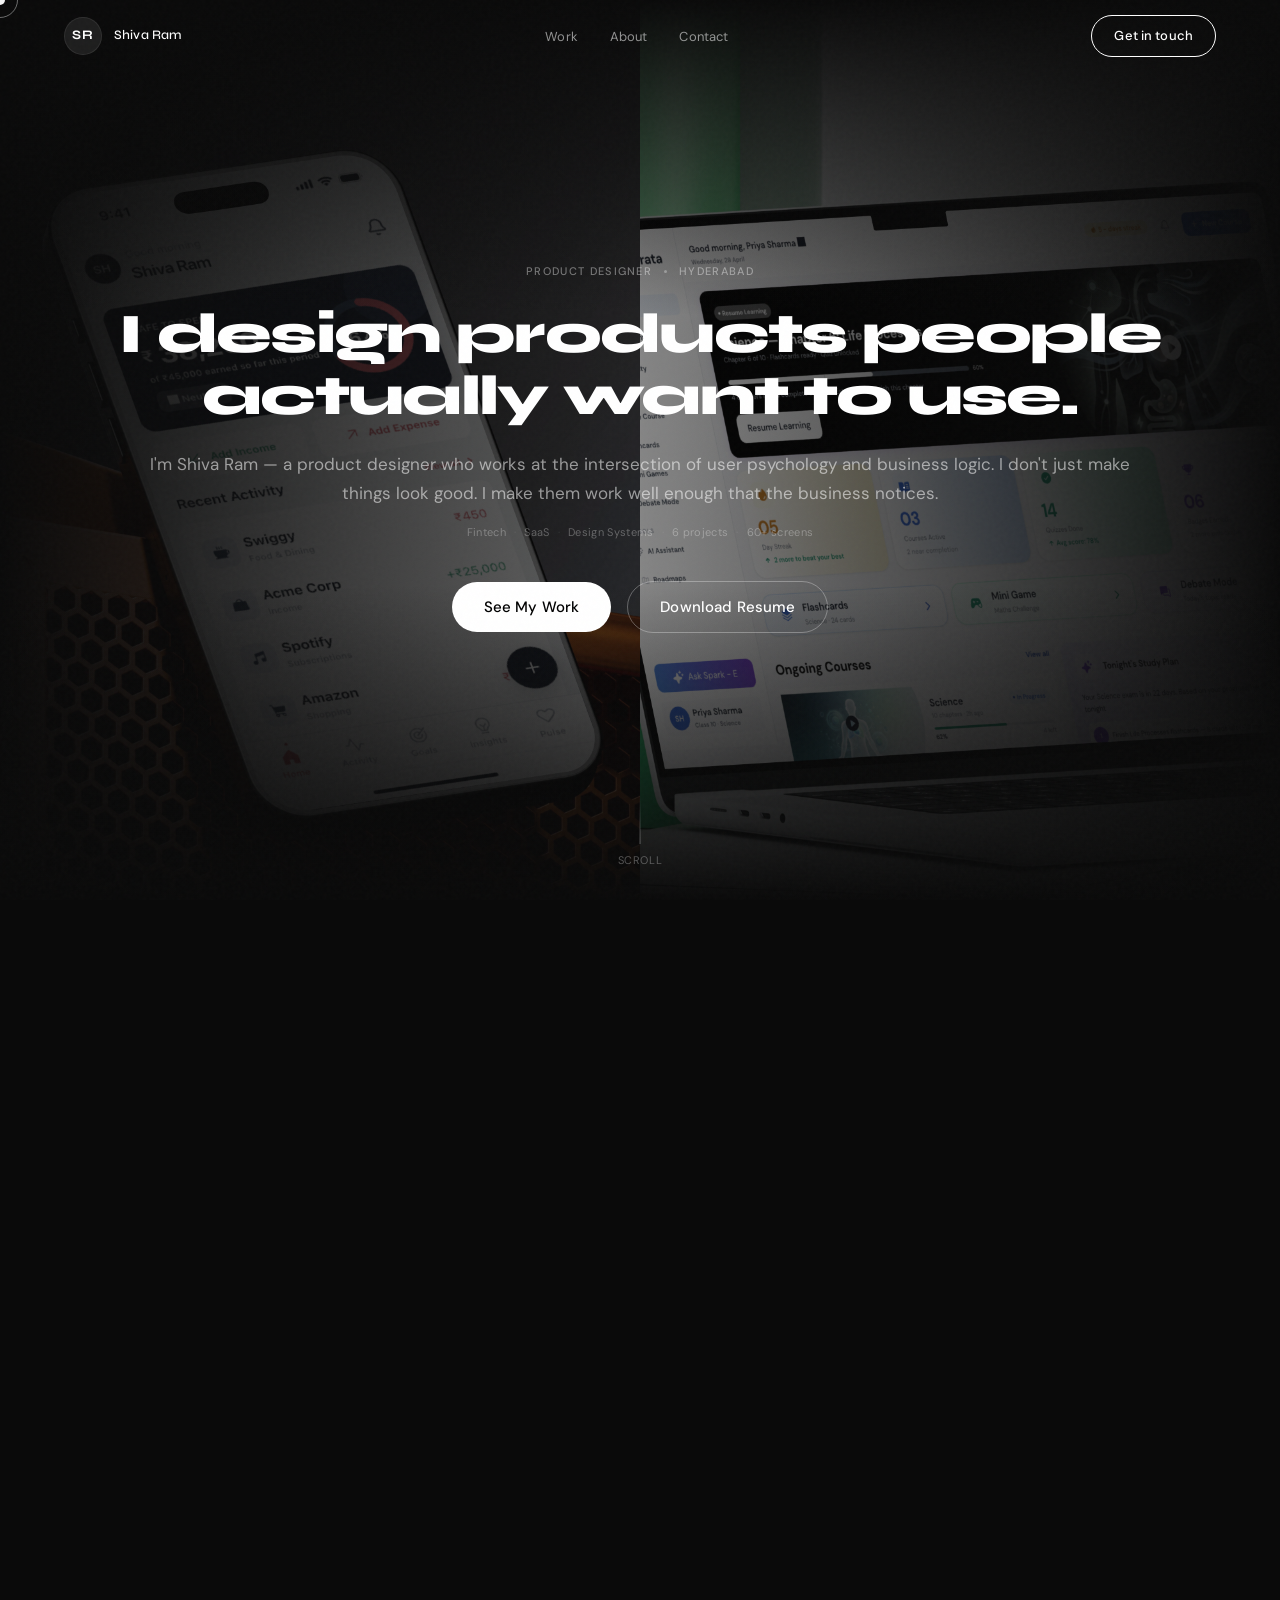
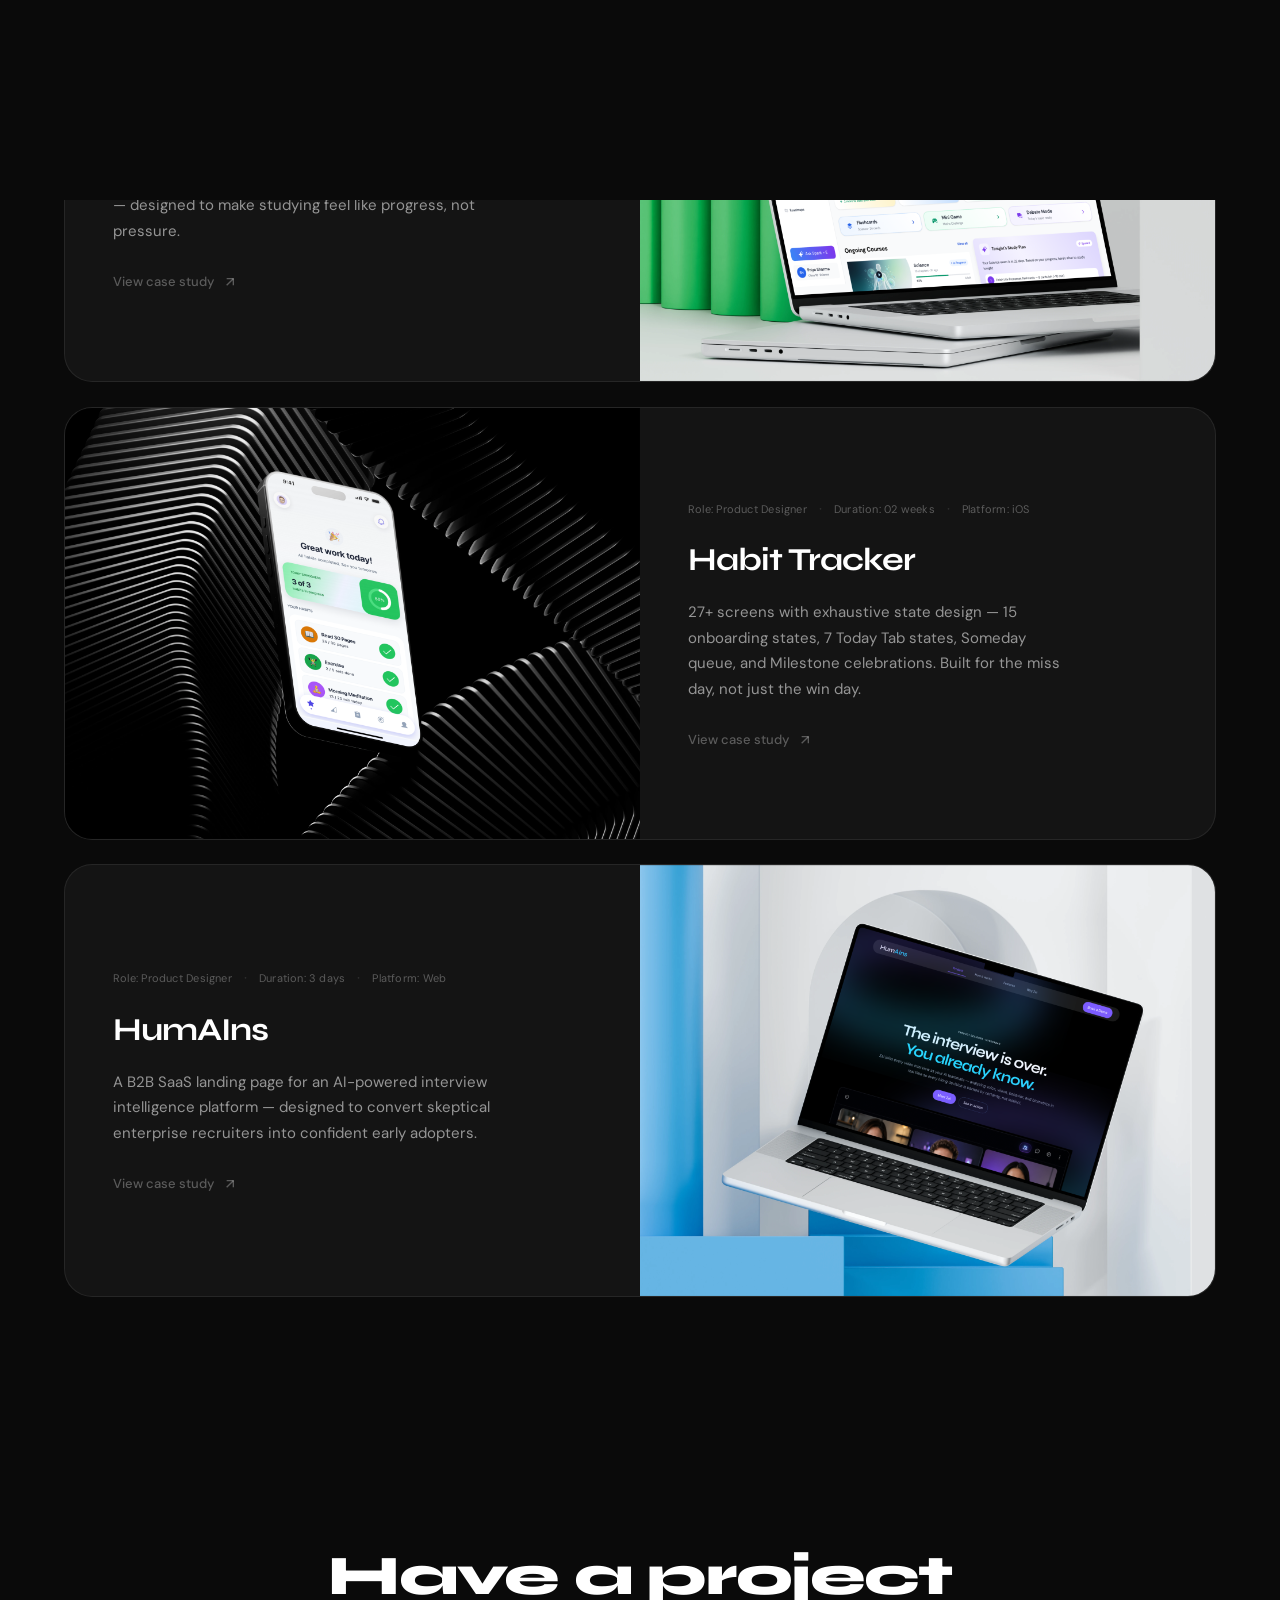
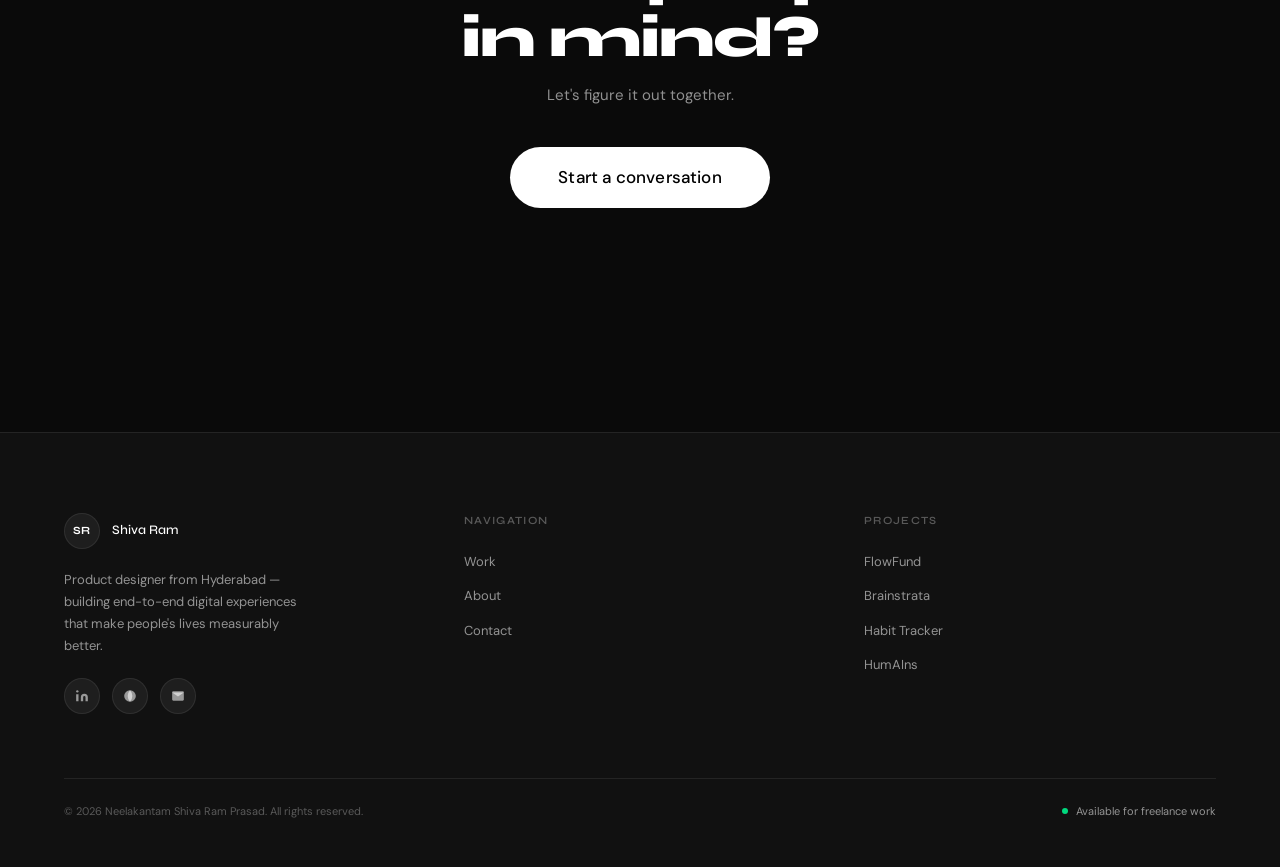
==== commit c380c1cf: "Updated login UI and fixed responsive issues" ====
--- a/index.html
+++ b/index.html
@@ -1,15 +1,19 @@
 <!DOCTYPE html>
 <html lang="en">
+
 <head>
   <meta charset="UTF-8">
   <meta name="viewport" content="width=device-width, initial-scale=1.0">
-  <meta name="description" content="Shiva Ram — Product Designer from Hyderabad designing end-to-end digital experiences at the intersection of user psychology and business logic.">
+  <meta name="description"
+    content="Shiva Ram — Product Designer from Hyderabad designing end-to-end digital experiences at the intersection of user psychology and business logic.">
   <title>Shiva Ram — Product Designer</title>
 
   <!-- Fonts -->
   <link rel="preconnect" href="https://fonts.googleapis.com">
   <link rel="preconnect" href="https://fonts.gstatic.com" crossorigin>
-  <link href="https://fonts.googleapis.com/css2?family=Syne:wght@400;500;600;700;800&family=DM+Sans:ital,opsz,wght@0,9..40,300;0,9..40,400;0,9..40,500;0,9..40,600;1,9..40,400&display=swap" rel="stylesheet">
+  <link
+    href="https://fonts.googleapis.com/css2?family=Syne:wght@400;500;600;700;800&family=DM+Sans:ital,opsz,wght@0,9..40,300;0,9..40,400;0,9..40,500;0,9..40,600;1,9..40,400&display=swap"
+    rel="stylesheet">
 
   <!-- Styles -->
   <link rel="stylesheet" href="css/tokens.css">
@@ -18,6 +22,7 @@
   <link rel="stylesheet" href="css/components.css">
   <link rel="stylesheet" href="css/home.css">
 </head>
+
 <body>
 
   <!-- Nav placeholder (injected by partials.js) -->
@@ -35,13 +40,8 @@
             Recommended: A mockup of FlowFund or any project screenshot
             Size: 800×1200px, dark background
           -->
-          <img
-            class="hero__bg-img"
-            src="assets/images/hero-mockup-left.svg"
-            alt=""
-            aria-hidden="true"
-            data-parallax="0.15"
-          >
+          <img class="hero__bg-img" src="assets/images/hero-mockup-left.svg" alt="" aria-hidden="true"
+            data-parallax="0.15">
         </div>
         <!-- Right mockup image -->
         <div class="hero__bg-right">
@@ -50,13 +50,8 @@
             Recommended: A second mockup (OnaWave or Habit Tracker)
             Size: 800×1200px, dark background
           -->
-          <img
-            class="hero__bg-img"
-            src="assets/images/thumb-habittracker.svg"
-            alt=""
-            aria-hidden="true"
-            data-parallax="0.2"
-          >
+          <img class="hero__bg-img" src="assets/images/imgae.svg" alt="" aria-hidden="true"
+            data-parallax="0.2">
         </div>
       </div>
 
@@ -90,7 +85,8 @@
 
         <div class="hero__cta reveal reveal--delay-4">
           <a href="#gallery" class="btn btn--primary">See My Work</a>
-          <a href="assets/Shivaram_Product_Designer_Resume.pdf" class="btn btn--outline" target="_blank" download>Download Resume</a>
+          <a href="assets/Shivaram_Product_Designer_Resume.pdf" class="btn btn--outline" target="_blank"
+            download>Download Resume</a>
         </div>
       </div>
 
@@ -118,14 +114,15 @@
               FlowFund iPhone mockup on dark/orange textured background
               Size: 800×600px
             -->
-            <img
-              src="assets/images/thumb-flowfund.svg"
-              alt="FlowFund iOS personal finance app for freelancers"
-              loading="lazy"
-            >
+            <img src="assets/images/thumb-flowfund.svg" alt="FlowFund iOS personal finance app for freelancers"
+              loading="lazy">
             <div class="project-card__overlay">
               <span class="project-card__view-label">
-                <svg viewBox="0 0 24 24" fill="none" stroke="currentColor" stroke-width="2"><path d="M18 13v6a2 2 0 01-2 2H5a2 2 0 01-2-2V8a2 2 0 012-2h6"/><polyline points="15 3 21 3 21 9"/><line x1="10" y1="14" x2="21" y2="3"/></svg>
+                <svg viewBox="0 0 24 24" fill="none" stroke="currentColor" stroke-width="2">
+                  <path d="M18 13v6a2 2 0 01-2 2H5a2 2 0 01-2-2V8a2 2 0 012-2h6" />
+                  <polyline points="15 3 21 3 21 9" />
+                  <line x1="10" y1="14" x2="21" y2="3" />
+                </svg>
                 View Project
               </span>
             </div>
@@ -149,13 +146,16 @@
 
             <a href="project-flowfund.html" class="project-card__arrow">
               View case study
-              <svg viewBox="0 0 24 24" fill="none" stroke="currentColor" stroke-width="2"><line x1="7" y1="17" x2="17" y2="7"/><polyline points="7 7 17 7 17 17"/></svg>
+              <svg viewBox="0 0 24 24" fill="none" stroke="currentColor" stroke-width="2">
+                <line x1="7" y1="17" x2="17" y2="7" />
+                <polyline points="7 7 17 7 17 17" />
+              </svg>
             </a>
           </div>
         </article>
 
 
-        <!-- ── Card 2: OnaWave (reversed) ── -->
+        <!-- ── Card 2: Brainstrata (reversed) ── -->
         <article class="project-card project-card--reverse reveal" data-tilt data-tilt-max="4">
           <a href="project-onawave.html" class="project-card__image" aria-label="OnaWave – view project">
             <!--
@@ -163,14 +163,14 @@
               OnaWave laptop/dashboard mockup, dark clinical theme
               Size: 800×600px
             -->
-            <img
-              src="assets/images/thumb-onawave.svg"
-              alt="OnaWave Clinician Dashboard – dark medical UI"
-              loading="lazy"
-            >
+            <img src="assets/images/thumb-Brainstrata.svg" alt="Brainstrata – Light mode design" loading="lazy">
             <div class="project-card__overlay">
               <span class="project-card__view-label">
-                <svg viewBox="0 0 24 24" fill="none" stroke="currentColor" stroke-width="2"><path d="M18 13v6a2 2 0 01-2 2H5a2 2 0 01-2-2V8a2 2 0 012-2h6"/><polyline points="15 3 21 3 21 9"/><line x1="10" y1="14" x2="21" y2="3"/></svg>
+                <svg viewBox="0 0 24 24" fill="none" stroke="currentColor" stroke-width="2">
+                  <path d="M18 13v6a2 2 0 01-2 2H5a2 2 0 01-2-2V8a2 2 0 012-2h6" />
+                  <polyline points="15 3 21 3 21 9" />
+                  <line x1="10" y1="14" x2="21" y2="3" />
+                </svg>
                 View Project
               </span>
             </div>
@@ -178,23 +178,26 @@
 
           <div class="project-card__info">
             <div class="project-card__meta">
-              <span class="project-card__meta-item">Role: UX/UI Designer</span>
+              <span class="project-card__meta-item">Role: Product Designer</span>
               <span class="project-card__meta-sep">·</span>
               <span class="project-card__meta-item">Duration: Assignment</span>
               <span class="project-card__meta-sep">·</span>
               <span class="project-card__meta-item">Platform: Web (Desktop)</span>
             </div>
 
-            <h3 class="project-card__name">OnaWave — Clinician Dashboard</h3>
+            <h3 class="project-card__name">Brainstrata - Dashboard</h3>
 
             <p class="project-card__desc">
-              Clinicians make life-affecting decisions under pressure. Badly designed dashboards don't just waste time — they create risk.
-              OnaWave needed to show 28 days of patient data clearly, without a single unnecessary click.
+              An AI-powered student learning dashboard with personalized study plans, flashcards, and mini games —
+              designed to make studying feel like progress, not pressure.
             </p>
 
             <a href="project-onawave.html" class="project-card__arrow">
               View case study
-              <svg viewBox="0 0 24 24" fill="none" stroke="currentColor" stroke-width="2"><line x1="7" y1="17" x2="17" y2="7"/><polyline points="7 7 17 7 17 17"/></svg>
+              <svg viewBox="0 0 24 24" fill="none" stroke="currentColor" stroke-width="2">
+                <line x1="7" y1="17" x2="17" y2="7" />
+                <polyline points="7 7 17 7 17 17" />
+              </svg>
             </a>
           </div>
         </article>
@@ -208,14 +211,14 @@
               StreakShield/Habit Tracker iPhone mockup on circular ring pedestal
               Size: 800×600px
             -->
-            <img
-              src="assets/images/thumb-habittracker.svg"
-              alt="Habit Tracker iOS app – StreakShield"
-              loading="lazy"
-            >
+            <img src="assets/images/thumb-habittracker.svg" alt="Habit Tracker iOS app – StreakShield" loading="lazy">
             <div class="project-card__overlay">
               <span class="project-card__view-label">
-                <svg viewBox="0 0 24 24" fill="none" stroke="currentColor" stroke-width="2"><path d="M18 13v6a2 2 0 01-2 2H5a2 2 0 01-2-2V8a2 2 0 012-2h6"/><polyline points="15 3 21 3 21 9"/><line x1="10" y1="14" x2="21" y2="3"/></svg>
+                <svg viewBox="0 0 24 24" fill="none" stroke="currentColor" stroke-width="2">
+                  <path d="M18 13v6a2 2 0 01-2 2H5a2 2 0 01-2-2V8a2 2 0 012-2h6" />
+                  <polyline points="15 3 21 3 21 9" />
+                  <line x1="10" y1="14" x2="21" y2="3" />
+                </svg>
                 View Project
               </span>
             </div>
@@ -233,13 +236,17 @@
             <h3 class="project-card__name">Habit Tracker</h3>
 
             <p class="project-card__desc">
-              27+ screens with exhaustive state design — 15 onboarding states, 7 Today Tab states, Someday queue, and Milestone celebrations.
+              27+ screens with exhaustive state design — 15 onboarding states, 7 Today Tab states, Someday queue, and
+              Milestone celebrations.
               Built for the miss day, not just the win day.
             </p>
 
             <a href="project-habittracker.html" class="project-card__arrow">
               View case study
-              <svg viewBox="0 0 24 24" fill="none" stroke="currentColor" stroke-width="2"><line x1="7" y1="17" x2="17" y2="7"/><polyline points="7 7 17 7 17 17"/></svg>
+              <svg viewBox="0 0 24 24" fill="none" stroke="currentColor" stroke-width="2">
+                <line x1="7" y1="17" x2="17" y2="7" />
+                <polyline points="7 7 17 7 17 17" />
+              </svg>
             </a>
           </div>
         </article>
@@ -253,14 +260,14 @@
               Volt DS Figma component grid / design tokens screenshot
               Size: 800×600px
             -->
-            <img
-              src="assets/images/thumb-voltds.svg"
-              alt="Volt DS – Figma-only design system"
-              loading="lazy"
-            >
+            <img src="assets/images/thumb-HumAIns.svg" alt="Volt DS – Figma-only design system" loading="lazy">
             <div class="project-card__overlay">
               <span class="project-card__view-label">
-                <svg viewBox="0 0 24 24" fill="none" stroke="currentColor" stroke-width="2"><path d="M18 13v6a2 2 0 01-2 2H5a2 2 0 01-2-2V8a2 2 0 012-2h6"/><polyline points="15 3 21 3 21 9"/><line x1="10" y1="14" x2="21" y2="3"/></svg>
+                <svg viewBox="0 0 24 24" fill="none" stroke="currentColor" stroke-width="2">
+                  <path d="M18 13v6a2 2 0 01-2 2H5a2 2 0 01-2-2V8a2 2 0 012-2h6" />
+                  <polyline points="15 3 21 3 21 9" />
+                  <line x1="10" y1="14" x2="21" y2="3" />
+                </svg>
                 View Project
               </span>
             </div>
@@ -268,23 +275,26 @@
 
           <div class="project-card__info">
             <div class="project-card__meta">
-              <span class="project-card__meta-item">Role: Design Systems</span>
-              <span class="project-card__meta-sep">·</span>
-              <span class="project-card__meta-item">Duration: Ongoing</span>
-              <span class="project-card__meta-sep">·</span>
-              <span class="project-card__meta-item">Platform: Figma</span>
-            </div>
-
-            <h3 class="project-card__name">Volt DS</h3>
+              <span class="project-card__meta-item">Role: Product Designer</span>
+              <span class="project-card__meta-sep">·</span>
+              <span class="project-card__meta-item">Duration: 3 days</span>
+              <span class="project-card__meta-sep">·</span>
+              <span class="project-card__meta-item">Platform: Web</span>
+            </div>
+
+            <h3 class="project-card__name">HumAIns</h3>
 
             <p class="project-card__desc">
-              I kept building the same button in every project. I wanted a system that made the right decision the default one.
-              20+ components, full token architecture, Web/iOS/Android.
+              A B2B SaaS landing page for an AI-powered interview intelligence platform — designed to convert skeptical
+              enterprise recruiters into confident early adopters.
             </p>
 
             <a href="project-voltds.html" class="project-card__arrow">
               View case study
-              <svg viewBox="0 0 24 24" fill="none" stroke="currentColor" stroke-width="2"><line x1="7" y1="17" x2="17" y2="7"/><polyline points="7 7 17 7 17 17"/></svg>
+              <svg viewBox="0 0 24 24" fill="none" stroke="currentColor" stroke-width="2">
+                <line x1="7" y1="17" x2="17" y2="7" />
+                <polyline points="7 7 17 7 17 17" />
+              </svg>
             </a>
           </div>
         </article>
@@ -313,4 +323,5 @@
   <script src="js/partials.js"></script>
   <script src="js/main.js"></script>
 </body>
-</html>
+
+</html>
--- a/css/home.css
+++ b/css/home.css
@@ -26,7 +26,7 @@
 .hero__bg-right {
   position: absolute;
   top: 0; bottom: 0;
-  width: 42%;
+  width: 50%;
 }
 .hero__bg-left  { left: 0; }
 .hero__bg-right { right: 0; }
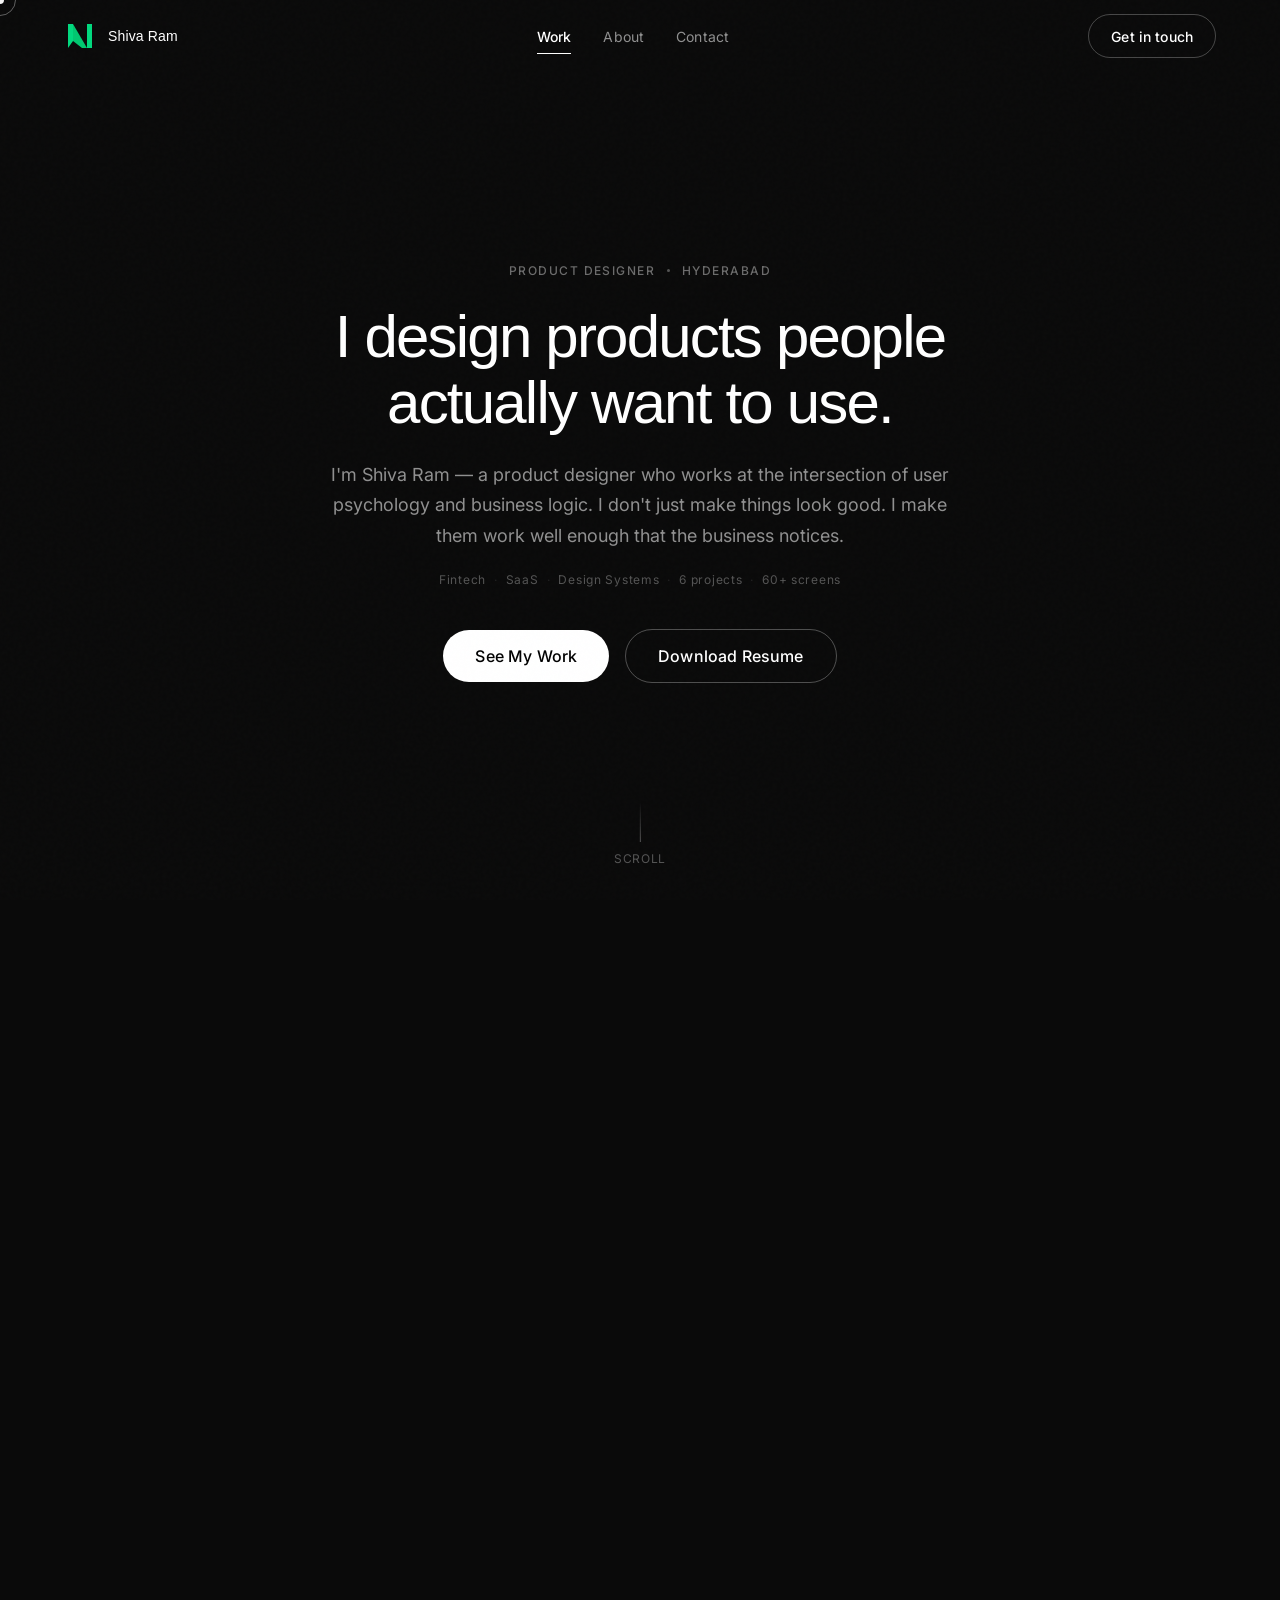
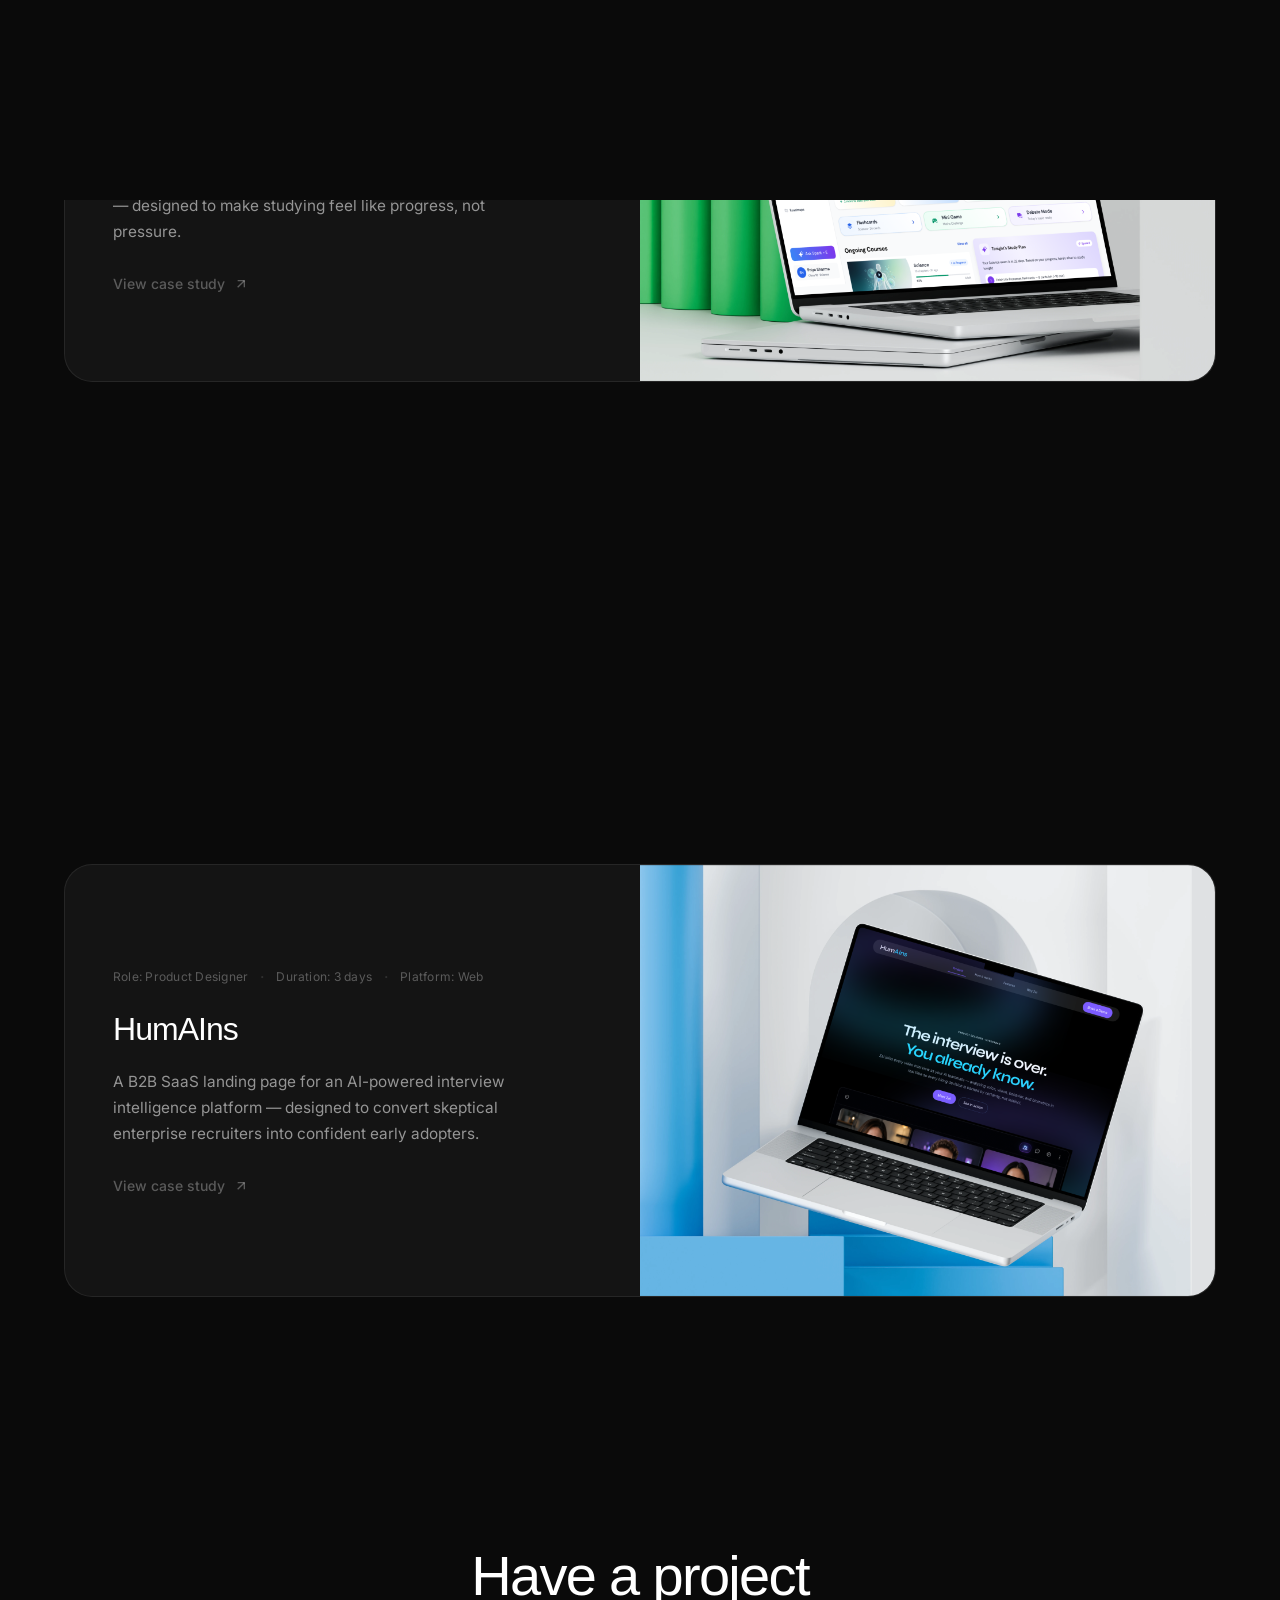
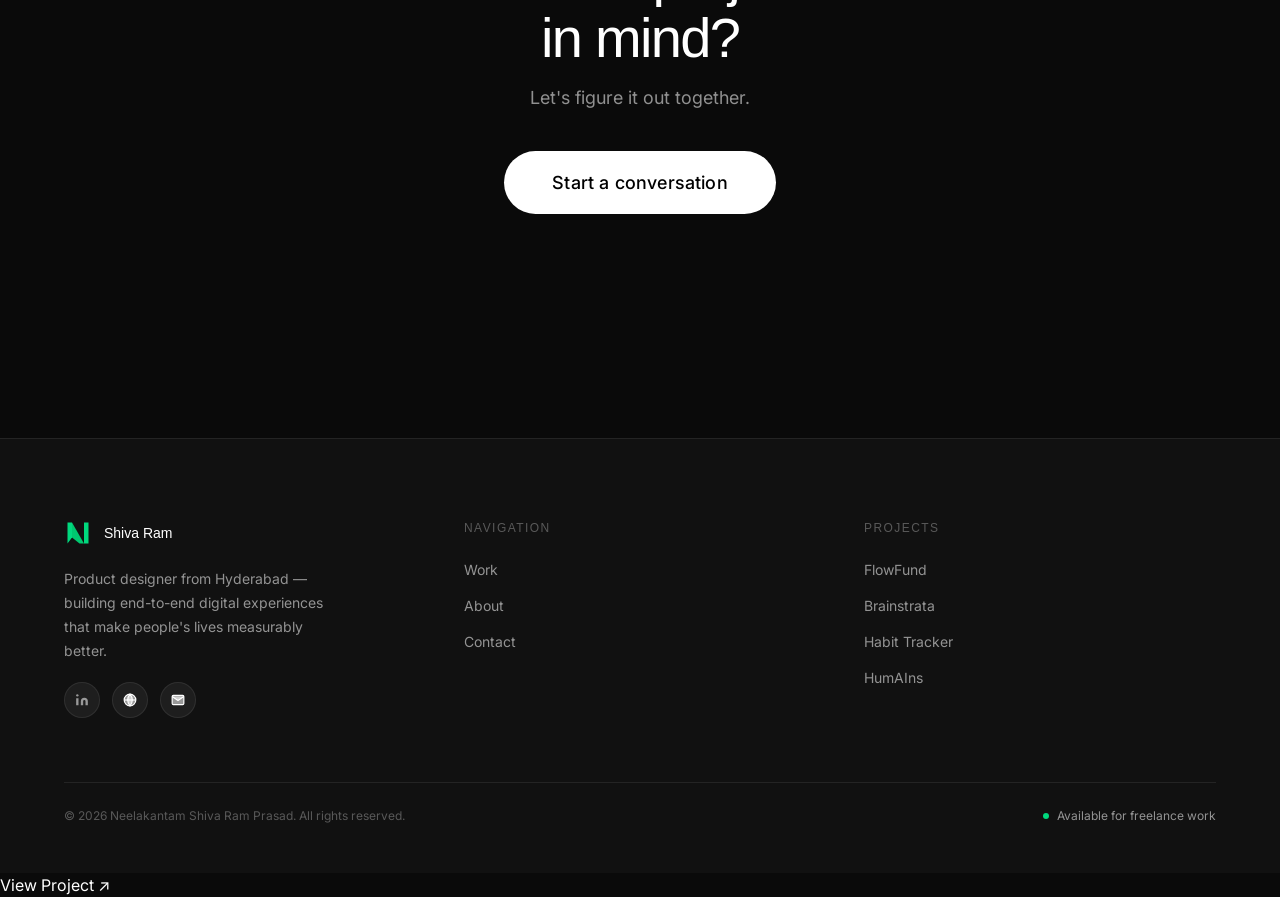
==== commit 3a074d2e: "Last updated on may 05" ====
--- a/index.html
+++ b/index.html
@@ -1,60 +1,29 @@
 <!DOCTYPE html>
 <html lang="en">
-
 <head>
   <meta charset="UTF-8">
   <meta name="viewport" content="width=device-width, initial-scale=1.0">
-  <meta name="description"
-    content="Shiva Ram — Product Designer from Hyderabad designing end-to-end digital experiences at the intersection of user psychology and business logic.">
+  <meta name="description" content="Shiva Ram — Product Designer from Hyderabad designing end-to-end digital experiences at the intersection of user psychology and business logic.">
   <title>Shiva Ram — Product Designer</title>
 
-  <!-- Fonts -->
+  <link rel="preconnect" href="https://api.fontshare.com">
   <link rel="preconnect" href="https://fonts.googleapis.com">
   <link rel="preconnect" href="https://fonts.gstatic.com" crossorigin>
-  <link
-    href="https://fonts.googleapis.com/css2?family=Syne:wght@400;500;600;700;800&family=DM+Sans:ital,opsz,wght@0,9..40,300;0,9..40,400;0,9..40,500;0,9..40,600;1,9..40,400&display=swap"
-    rel="stylesheet">
-
-  <!-- Styles -->
+
   <link rel="stylesheet" href="css/tokens.css">
   <link rel="stylesheet" href="css/base.css">
   <link rel="stylesheet" href="css/nav.css">
   <link rel="stylesheet" href="css/components.css">
   <link rel="stylesheet" href="css/home.css">
 </head>
-
 <body>
 
-  <!-- Nav placeholder (injected by partials.js) -->
   <div id="nav-placeholder"></div>
 
   <main>
 
     <!-- ── HERO ── -->
     <section class="hero">
-      <div class="hero__bg">
-        <!-- Left mockup image -->
-        <div class="hero__bg-left">
-          <!--
-            REPLACE YOUR IMAGE HERE
-            Recommended: A mockup of FlowFund or any project screenshot
-            Size: 800×1200px, dark background
-          -->
-          <img class="hero__bg-img" src="assets/images/hero-mockup-left.svg" alt="" aria-hidden="true"
-            data-parallax="0.15">
-        </div>
-        <!-- Right mockup image -->
-        <div class="hero__bg-right">
-          <!--
-            REPLACE YOUR IMAGE HERE
-            Recommended: A second mockup (OnaWave or Habit Tracker)
-            Size: 800×1200px, dark background
-          -->
-          <img class="hero__bg-img" src="assets/images/imgae.svg" alt="" aria-hidden="true"
-            data-parallax="0.2">
-        </div>
-      </div>
-
       <div class="hero__content">
         <p class="hero__eyebrow reveal">
           Product Designer
@@ -85,8 +54,7 @@
 
         <div class="hero__cta reveal reveal--delay-4">
           <a href="#gallery" class="btn btn--primary">See My Work</a>
-          <a href="assets/Shivaram_Product_Designer_Resume.pdf" class="btn btn--outline" target="_blank"
-            download>Download Resume</a>
+          <a href="assets/ShivaRam_ProductDesigner_Resume.pdf" class="btn btn--outline" target="_blank" rel="noopener" download>Download Resume</a>
         </div>
       </div>
 
@@ -109,25 +77,14 @@
         <!-- ── Card 1: FlowFund ── -->
         <article class="project-card reveal" data-tilt data-tilt-max="4">
           <a href="project-flowfund.html" class="project-card__image" aria-label="FlowFund – view project">
-            <!--
-              REPLACE YOUR IMAGE HERE
-              FlowFund iPhone mockup on dark/orange textured background
-              Size: 800×600px
-            -->
-            <img src="assets/images/thumb-flowfund.svg" alt="FlowFund iOS personal finance app for freelancers"
-              loading="lazy">
-            <div class="project-card__overlay">
-              <span class="project-card__view-label">
-                <svg viewBox="0 0 24 24" fill="none" stroke="currentColor" stroke-width="2">
-                  <path d="M18 13v6a2 2 0 01-2 2H5a2 2 0 01-2-2V8a2 2 0 012-2h6" />
-                  <polyline points="15 3 21 3 21 9" />
-                  <line x1="10" y1="14" x2="21" y2="3" />
-                </svg>
-                View Project
-              </span>
-            </div>
-          </a>
-
+            <img src="assets/images/thumb-flowfund.svg" alt="FlowFund iOS personal finance app for freelancers" loading="lazy">
+            <div class="project-card__overlay" aria-hidden="true">
+              <span class="project-card__view-label">
+                <svg viewBox="0 0 24 24" fill="none" stroke="currentColor" stroke-width="2" aria-hidden="true"><path d="M18 13v6a2 2 0 01-2 2H5a2 2 0 01-2-2V8a2 2 0 012-2h6"/><polyline points="15 3 21 3 21 9"/><line x1="10" y1="14" x2="21" y2="3"/></svg>
+                View Project
+              </span>
+            </div>
+          </a>
           <div class="project-card__info">
             <div class="project-card__meta">
               <span class="project-card__meta-item">Role: Product Designer</span>
@@ -136,46 +93,29 @@
               <span class="project-card__meta-sep">·</span>
               <span class="project-card__meta-item">Platform: iOS</span>
             </div>
-
             <h3 class="project-card__name">FlowFund</h3>
-
             <p class="project-card__desc">
               Freelancers don't have a salary. Their income is lumpy, unpredictable, and anxiety-inducing.
               Most budgeting apps are built for people with steady paychecks. FlowFund isn't.
             </p>
-
             <a href="project-flowfund.html" class="project-card__arrow">
               View case study
-              <svg viewBox="0 0 24 24" fill="none" stroke="currentColor" stroke-width="2">
-                <line x1="7" y1="17" x2="17" y2="7" />
-                <polyline points="7 7 17 7 17 17" />
-              </svg>
-            </a>
-          </div>
-        </article>
-
+              <svg viewBox="0 0 24 24" fill="none" stroke="currentColor" stroke-width="2" aria-hidden="true"><line x1="7" y1="17" x2="17" y2="7"/><polyline points="7 7 17 7 17 17"/></svg>
+            </a>
+          </div>
+        </article>
 
         <!-- ── Card 2: Brainstrata (reversed) ── -->
         <article class="project-card project-card--reverse reveal" data-tilt data-tilt-max="4">
-          <a href="project-onawave.html" class="project-card__image" aria-label="OnaWave – view project">
-            <!--
-              REPLACE YOUR IMAGE HERE
-              OnaWave laptop/dashboard mockup, dark clinical theme
-              Size: 800×600px
-            -->
-            <img src="assets/images/thumb-Brainstrata.svg" alt="Brainstrata – Light mode design" loading="lazy">
-            <div class="project-card__overlay">
-              <span class="project-card__view-label">
-                <svg viewBox="0 0 24 24" fill="none" stroke="currentColor" stroke-width="2">
-                  <path d="M18 13v6a2 2 0 01-2 2H5a2 2 0 01-2-2V8a2 2 0 012-2h6" />
-                  <polyline points="15 3 21 3 21 9" />
-                  <line x1="10" y1="14" x2="21" y2="3" />
-                </svg>
-                View Project
-              </span>
-            </div>
-          </a>
-
+          <a href="project-brainstrata.html" class="project-card__image" aria-label="Brainstrata Dashboard – view project">
+            <img src="assets/images/thumb-Brainstrata.svg" alt="Brainstrata AI-powered student learning dashboard" loading="lazy">
+            <div class="project-card__overlay" aria-hidden="true">
+              <span class="project-card__view-label">
+                <svg viewBox="0 0 24 24" fill="none" stroke="currentColor" stroke-width="2" aria-hidden="true"><path d="M18 13v6a2 2 0 01-2 2H5a2 2 0 01-2-2V8a2 2 0 012-2h6"/><polyline points="15 3 21 3 21 9"/><line x1="10" y1="14" x2="21" y2="3"/></svg>
+                View Project
+              </span>
+            </div>
+          </a>
           <div class="project-card__info">
             <div class="project-card__meta">
               <span class="project-card__meta-item">Role: Product Designer</span>
@@ -184,46 +124,29 @@
               <span class="project-card__meta-sep">·</span>
               <span class="project-card__meta-item">Platform: Web (Desktop)</span>
             </div>
-
-            <h3 class="project-card__name">Brainstrata - Dashboard</h3>
-
+            <h3 class="project-card__name">Brainstrata — Dashboard</h3>
             <p class="project-card__desc">
               An AI-powered student learning dashboard with personalized study plans, flashcards, and mini games —
               designed to make studying feel like progress, not pressure.
             </p>
-
-            <a href="project-onawave.html" class="project-card__arrow">
-              View case study
-              <svg viewBox="0 0 24 24" fill="none" stroke="currentColor" stroke-width="2">
-                <line x1="7" y1="17" x2="17" y2="7" />
-                <polyline points="7 7 17 7 17 17" />
-              </svg>
-            </a>
-          </div>
-        </article>
-
+            <a href="project-brainstrata.html" class="project-card__arrow">
+              View case study
+              <svg viewBox="0 0 24 24" fill="none" stroke="currentColor" stroke-width="2" aria-hidden="true"><line x1="7" y1="17" x2="17" y2="7"/><polyline points="7 7 17 7 17 17"/></svg>
+            </a>
+          </div>
+        </article>
 
         <!-- ── Card 3: Habit Tracker ── -->
         <article class="project-card reveal" data-tilt data-tilt-max="4">
           <a href="project-habittracker.html" class="project-card__image" aria-label="Habit Tracker – view project">
-            <!--
-              REPLACE YOUR IMAGE HERE
-              StreakShield/Habit Tracker iPhone mockup on circular ring pedestal
-              Size: 800×600px
-            -->
             <img src="assets/images/thumb-habittracker.svg" alt="Habit Tracker iOS app – StreakShield" loading="lazy">
-            <div class="project-card__overlay">
-              <span class="project-card__view-label">
-                <svg viewBox="0 0 24 24" fill="none" stroke="currentColor" stroke-width="2">
-                  <path d="M18 13v6a2 2 0 01-2 2H5a2 2 0 01-2-2V8a2 2 0 012-2h6" />
-                  <polyline points="15 3 21 3 21 9" />
-                  <line x1="10" y1="14" x2="21" y2="3" />
-                </svg>
-                View Project
-              </span>
-            </div>
-          </a>
-
+            <div class="project-card__overlay" aria-hidden="true">
+              <span class="project-card__view-label">
+                <svg viewBox="0 0 24 24" fill="none" stroke="currentColor" stroke-width="2" aria-hidden="true"><path d="M18 13v6a2 2 0 01-2 2H5a2 2 0 01-2-2V8a2 2 0 012-2h6"/><polyline points="15 3 21 3 21 9"/><line x1="10" y1="14" x2="21" y2="3"/></svg>
+                View Project
+              </span>
+            </div>
+          </a>
           <div class="project-card__info">
             <div class="project-card__meta">
               <span class="project-card__meta-item">Role: Product Designer</span>
@@ -232,47 +155,29 @@
               <span class="project-card__meta-sep">·</span>
               <span class="project-card__meta-item">Platform: iOS</span>
             </div>
-
             <h3 class="project-card__name">Habit Tracker</h3>
-
             <p class="project-card__desc">
               27+ screens with exhaustive state design — 15 onboarding states, 7 Today Tab states, Someday queue, and
-              Milestone celebrations.
-              Built for the miss day, not just the win day.
-            </p>
-
+              Milestone celebrations. Built for the miss day, not just the win day.
+            </p>
             <a href="project-habittracker.html" class="project-card__arrow">
               View case study
-              <svg viewBox="0 0 24 24" fill="none" stroke="currentColor" stroke-width="2">
-                <line x1="7" y1="17" x2="17" y2="7" />
-                <polyline points="7 7 17 7 17 17" />
-              </svg>
-            </a>
-          </div>
-        </article>
-
-
-        <!-- ── Card 4: Volt DS (reversed) ── -->
+              <svg viewBox="0 0 24 24" fill="none" stroke="currentColor" stroke-width="2" aria-hidden="true"><line x1="7" y1="17" x2="17" y2="7"/><polyline points="7 7 17 7 17 17"/></svg>
+            </a>
+          </div>
+        </article>
+
+        <!-- ── Card 4: HumAIns (reversed) ── -->
         <article class="project-card project-card--reverse reveal" data-tilt data-tilt-max="4">
-          <a href="project-voltds.html" class="project-card__image" aria-label="Volt DS – view project">
-            <!--
-              REPLACE YOUR IMAGE HERE
-              Volt DS Figma component grid / design tokens screenshot
-              Size: 800×600px
-            -->
-            <img src="assets/images/thumb-HumAIns.svg" alt="Volt DS – Figma-only design system" loading="lazy">
-            <div class="project-card__overlay">
-              <span class="project-card__view-label">
-                <svg viewBox="0 0 24 24" fill="none" stroke="currentColor" stroke-width="2">
-                  <path d="M18 13v6a2 2 0 01-2 2H5a2 2 0 01-2-2V8a2 2 0 012-2h6" />
-                  <polyline points="15 3 21 3 21 9" />
-                  <line x1="10" y1="14" x2="21" y2="3" />
-                </svg>
-                View Project
-              </span>
-            </div>
-          </a>
-
+          <a href="project-humains.html" class="project-card__image" aria-label="HumAIns – view project">
+            <img src="assets/images/thumb-HumAIns.svg" alt="HumAIns B2B SaaS landing page for AI interview intelligence" loading="lazy">
+            <div class="project-card__overlay" aria-hidden="true">
+              <span class="project-card__view-label">
+                <svg viewBox="0 0 24 24" fill="none" stroke="currentColor" stroke-width="2" aria-hidden="true"><path d="M18 13v6a2 2 0 01-2 2H5a2 2 0 01-2-2V8a2 2 0 012-2h6"/><polyline points="15 3 21 3 21 9"/><line x1="10" y1="14" x2="21" y2="3"/></svg>
+                View Project
+              </span>
+            </div>
+          </a>
           <div class="project-card__info">
             <div class="project-card__meta">
               <span class="project-card__meta-item">Role: Product Designer</span>
@@ -281,24 +186,17 @@
               <span class="project-card__meta-sep">·</span>
               <span class="project-card__meta-item">Platform: Web</span>
             </div>
-
             <h3 class="project-card__name">HumAIns</h3>
-
             <p class="project-card__desc">
               A B2B SaaS landing page for an AI-powered interview intelligence platform — designed to convert skeptical
               enterprise recruiters into confident early adopters.
             </p>
-
-            <a href="project-voltds.html" class="project-card__arrow">
-              View case study
-              <svg viewBox="0 0 24 24" fill="none" stroke="currentColor" stroke-width="2">
-                <line x1="7" y1="17" x2="17" y2="7" />
-                <polyline points="7 7 17 7 17 17" />
-              </svg>
-            </a>
-          </div>
-        </article>
-
+            <a href="project-humains.html" class="project-card__arrow">
+              View case study
+              <svg viewBox="0 0 24 24" fill="none" stroke="currentColor" stroke-width="2" aria-hidden="true"><line x1="7" y1="17" x2="17" y2="7"/><polyline points="7 7 17 7 17 17"/></svg>
+            </a>
+          </div>
+        </article>
       </div>
     </section>
 
@@ -316,12 +214,9 @@
 
   </main>
 
-  <!-- Footer placeholder -->
   <div id="footer-placeholder"></div>
 
-  <!-- Scripts -->
   <script src="js/partials.js"></script>
   <script src="js/main.js"></script>
 </body>
-
-</html>+</html>
--- a/css/tokens.css
+++ b/css/tokens.css
@@ -1,9 +1,13 @@
 /* ============================================
    DESIGN TOKENS — Shiva Ram Portfolio
    Dark editorial aesthetic
+   Fonts: Clash Display (Fontshare) + Inter (Google)
    ============================================ */
 
-@import url('https://fonts.googleapis.com/css2?family=Syne:wght@400;500;600;700;800&family=DM+Sans:ital,opsz,wght@0,9..40,300;0,9..40,400;0,9..40,500;0,9..40,600;1,9..40,300;1,9..40,400&display=swap');
+/* Clash Display via Fontshare */
+@import url('https://api.fontshare.com/v2/css?f[]=clash-display@400,500,600,700&display=swap');
+/* Inter via Google Fonts */
+@import url('https://fonts.googleapis.com/css2?family=Inter:wght@300;400;500;600&display=swap');
 
 :root {
   /* ── Colors ── */
@@ -13,49 +17,58 @@
   --color-bg-elevated:  #1a1a1a;
   --color-surface:      #1e1e1e;
 
-  --color-border:       rgba(255,255,255,0.08);
-  --color-border-hover: rgba(255,255,255,0.18);
+  --color-border:       rgba(255, 255, 255, 0.08);
+  --color-border-hover: rgba(255, 255, 255, 0.18);
 
   --color-text-primary:   #ffffff;
-  --color-text-secondary: rgba(255,255,255,0.55);
-  --color-text-muted:     rgba(255,255,255,0.30);
-  --color-text-label:     rgba(255,255,255,0.40);
+  --color-text-secondary: rgba(255, 255, 255, 0.55);
+  --color-text-muted:     rgba(255, 255, 255, 0.30);
+  --color-text-label:     rgba(255, 255, 255, 0.40);
 
-  --color-accent:         #00d97e;
-  --color-accent-dim:     rgba(0,217,126,0.12);
-  --color-accent-glow:    rgba(0,217,126,0.25);
+  --color-accent:      #00d97e;
+  --color-accent-dim:  rgba(0, 217, 126, 0.12);
+  --color-accent-glow: rgba(0, 217, 126, 0.25);
 
-  --color-white:   #ffffff;
-  --color-black:   #000000;
+  --color-error:       rgba(255, 80, 80, 0.8);
+  --color-error-dim:   rgba(255, 80, 80, 0.15);
+
+  --color-white: #ffffff;
+  --color-black: #000000;
 
   /* ── Typography ── */
-  --font-display: 'Syne', sans-serif;
-  --font-body:    'DM Sans', sans-serif;
+  --font-display: 'Clash Display', sans-serif;
+  --font-body:    'Inter', sans-serif;
 
-  --text-xs:   0.6875rem;   /* 11px */
-  --text-sm:   0.8125rem;   /* 13px */
-  --text-base: 0.9375rem;   /* 15px */
-  --text-md:   1.0625rem;   /* 17px */
-  --text-lg:   1.25rem;     /* 20px */
-  --text-xl:   1.5rem;      /* 24px */
-  --text-2xl:  2rem;        /* 32px */
-  --text-3xl:  2.75rem;     /* 44px */
-  --text-4xl:  3.5rem;      /* 56px */
-  --text-5xl:  4.5rem;      /* 72px */
-  --text-6xl:  6rem;        /* 96px */
+  /* Type Scale */
+  --text-xs:   0.75rem;   /* 12px */
+  --text-sm:   0.875rem;  /* 14px */
+  --text-base: 1rem;      /* 16px */
+  --text-md:   1.125rem;  /* 18px */
+  --text-lg:   1.25rem;   /* 20px */
+  --text-xl:   1.5rem;    /* 24px */
+  --text-2xl:  2rem;      /* 32px */
+  --text-3xl:  2.5rem;    /* 40px */
+  --text-4xl:  3.5rem;    /* 56px */
+  --text-5xl:  4.5rem;    /* 72px */
 
-  --weight-light:   300;
-  --weight-regular: 400;
-  --weight-medium:  500;
-  --weight-semibold:600;
-  --weight-bold:    700;
-  --weight-extrabold:800;
+  /* Fluid type for hero headline */
+  --text-hero: clamp(2.5rem, 6vw, 4rem);
 
-  --leading-tight:  1.1;
-  --leading-snug:   1.25;
-  --leading-normal: 1.5;
-  --leading-relaxed:1.7;
+  /* Weights */
+  --weight-light:     300;
+  --weight-regular:   400;
+  --weight-medium:    500;
+  --weight-semibold:  500;
+  --weight-bold:      500;
 
+  /* Line Heights */
+  --leading-none:     1;
+  --leading-tight:    1.1;
+  --leading-snug:     1.25;
+  --leading-normal:   1.5;
+  --leading-relaxed:  1.7;
+
+  /* Letter Spacing */
   --tracking-tight:  -0.03em;
   --tracking-normal:  0em;
   --tracking-wide:    0.06em;
@@ -86,10 +99,10 @@
   --radius-full: 9999px;
 
   /* ── Shadows ── */
-  --shadow-sm:  0 2px 8px rgba(0,0,0,0.4);
-  --shadow-md:  0 8px 32px rgba(0,0,0,0.5);
-  --shadow-lg:  0 20px 60px rgba(0,0,0,0.6);
-  --shadow-xl:  0 40px 80px rgba(0,0,0,0.7);
+  --shadow-sm:   0 2px 8px rgba(0, 0, 0, 0.4);
+  --shadow-md:   0 8px 32px rgba(0, 0, 0, 0.5);
+  --shadow-lg:   0 20px 60px rgba(0, 0, 0, 0.6);
+  --shadow-xl:   0 40px 80px rgba(0, 0, 0, 0.7);
   --shadow-glow: 0 0 40px var(--color-accent-glow);
 
   /* ── Transitions ── */
@@ -105,6 +118,16 @@
   /* ── Layout ── */
   --container-max:  1280px;
   --container-wide: 1440px;
-  --gutter:         clamp(24px, 5vw, 80px);
+  --gutter:         clamp(20px, 5vw, 80px);
   --nav-height:     72px;
+
+  /* ── Z-index scale ── */
+  --z-base:       1;
+  --z-dropdown:   100;
+  --z-sticky:     200;
+  --z-nav:        1000;
+  --z-drawer:     999;
+  --z-overlay:    9997;
+  --z-cursor:     9999;
+  --z-transition: 10000;
 }
--- a/css/base.css
+++ b/css/base.css
@@ -2,7 +2,9 @@
    BASE — Reset & Global Styles
    ============================================ */
 
-*, *::before, *::after {
+*,
+*::before,
+*::after {
   box-sizing: border-box;
   margin: 0;
   padding: 0;
@@ -23,54 +25,70 @@
   font-size: var(--text-base);
   font-weight: var(--weight-regular);
   line-height: var(--leading-normal);
-  overflow-x: default;
+  overflow-x: hidden;
+  /* fixed: was 'default' which is invalid */
   cursor: default;
 }
 
 /* ── Custom Cursor ── */
 .cursor {
   position: fixed;
-  top: 0; left: 0;
-  width: 10px; height: 10px;
+  top: 0;
+  left: 0;
+  width: 8px;
+  height: 8px;
   background: var(--color-white);
   border-radius: var(--radius-full);
   pointer-events: none;
-  z-index: 9999;
+  z-index: var(--z-cursor);
   transform: translate(-50%, -50%);
   transition: width var(--dur-fast) var(--ease-out),
-              height var(--dur-fast) var(--ease-out),
-              background var(--dur-fast) var(--ease-out),
-              opacity var(--dur-fast);
+    height var(--dur-fast) var(--ease-out),
+    background var(--dur-fast) var(--ease-out),
+    opacity var(--dur-fast);
   mix-blend-mode: difference;
+  will-change: left, top;
 }
 
 .cursor-follower {
   position: fixed;
-  top: 0; left: 0;
-  width: 36px; height: 36px;
-  border: 1.5px solid rgba(255,255,255,0.4);
+  top: 0;
+  left: 0;
+  width: 32px;
+  height: 32px;
+  border: 1.5px solid rgba(255, 255, 255, 0.35);
   border-radius: var(--radius-full);
   pointer-events: none;
-  z-index: 9998;
+  z-index: calc(var(--z-cursor) - 1);
   transform: translate(-50%, -50%);
-  transition: transform 0.12s var(--ease-out),
-              width var(--dur-normal) var(--ease-out),
-              height var(--dur-normal) var(--ease-out),
-              border-color var(--dur-normal) var(--ease-out),
-              opacity var(--dur-normal);
-}
-.cursor.cursor--hover { width: 6px; height: 6px; }
+  transition: width var(--dur-normal) var(--ease-out),
+    height var(--dur-normal) var(--ease-out),
+    border-color var(--dur-normal) var(--ease-out),
+    opacity var(--dur-normal);
+  will-change: left, top;
+}
+
+/* Cursor states */
+.cursor.cursor--hover {
+  width: 5px;
+  height: 5px;
+}
+
 .cursor-follower.cursor--hover {
-  width: 56px; height: 56px;
+  width: 48px;
+  height: 48px;
   border-color: var(--color-accent);
 }
 
-.cursor.cursor--link { background: var(--color-accent); }
+.cursor.cursor--link {
+  background: var(--color-accent);
+}
+
 .cursor-follower.cursor--project {
-  width: 100px; height: 100px;
-  background: rgba(0,217,126,0.1);
+  width: 96px;
+  height: 96px;
+  background: rgba(0, 217, 126, 0.08);
   border-color: var(--color-accent);
-  backdrop-filter: blur(4px);
 }
 
 /* ── Selection ── */
@@ -80,10 +98,22 @@
 }
 
 /* ── Scrollbar ── */
-::-webkit-scrollbar { width: 4px; }
-::-webkit-scrollbar-track { background: var(--color-bg); }
-::-webkit-scrollbar-thumb { background: var(--color-surface); border-radius: var(--radius-full); }
-::-webkit-scrollbar-thumb:hover { background: rgba(255,255,255,0.2); }
+::-webkit-scrollbar {
+  width: 3px;
+}
+
+::-webkit-scrollbar-track {
+  background: var(--color-bg);
+}
+
+::-webkit-scrollbar-thumb {
+  background: var(--color-surface);
+  border-radius: var(--radius-full);
+}
+
+::-webkit-scrollbar-thumb:hover {
+  background: rgba(255, 255, 255, 0.2);
+}
 
 /* ── Links ── */
 a {
@@ -100,7 +130,10 @@
 }
 
 /* ── Lists ── */
-ul, ol { list-style: none; }
+ul,
+ol {
+  list-style: none;
+}
 
 /* ── Buttons ── */
 button {
@@ -112,10 +145,11 @@
 }
 
 /* ── Inputs ── */
-input, textarea, select {
+input,
+textarea,
+select {
   font-family: var(--font-body);
   font-size: inherit;
-  cursor: none;
 }
 
 /* ── Page Transition Overlay ── */
@@ -123,7 +157,7 @@
   position: fixed;
   inset: 0;
   background: var(--color-bg);
-  z-index: 10000;
+  z-index: var(--z-transition);
   transform: translateY(100%);
   pointer-events: none;
 }
@@ -131,17 +165,29 @@
 .page-transition.entering {
   animation: pageEnter var(--dur-slow) var(--ease-out) forwards;
 }
+
 .page-transition.leaving {
   animation: pageLeave var(--dur-slow) var(--ease-out) forwards;
 }
 
 @keyframes pageEnter {
-  from { transform: translateY(0); }
-  to   { transform: translateY(-100%); }
-}
+  from {
+    transform: translateY(0);
+  }
+
+  to {
+    transform: translateY(-100%);
+  }
+}
+
 @keyframes pageLeave {
-  from { transform: translateY(100%); }
-  to   { transform: translateY(0); }
+  from {
+    transform: translateY(100%);
+  }
+
+  to {
+    transform: translateY(0);
+  }
 }
 
 /* ── Container ── */
@@ -153,57 +199,125 @@
 }
 
 /* ── Section ── */
-.section { padding: var(--space-32) 0; }
-.section--lg { padding: var(--space-40) 0; }
+.section {
+  padding: var(--space-32) 0;
+}
+
+.section--lg {
+  padding: var(--space-40) 0;
+}
 
 /* ── Utility ── */
 .sr-only {
   position: absolute;
-  width: 1px; height: 1px;
-  padding: 0; margin: -1px;
+  width: 1px;
+  height: 1px;
+  padding: 0;
+  margin: -1px;
   overflow: hidden;
-  clip: rect(0,0,0,0);
+  clip: rect(0, 0, 0, 0);
   white-space: nowrap;
   border: 0;
 }
 
-.overflow-hidden { overflow: hidden; }
-.relative { position: relative; }
+.overflow-hidden {
+  overflow: hidden;
+}
+
+.relative {
+  position: relative;
+}
 
 /* ── Reveal Animations ── */
 .reveal {
   opacity: 0;
-  transform: translateY(40px);
+  transform: translateY(32px);
   transition: opacity var(--dur-slower) var(--ease-out),
-              transform var(--dur-slower) var(--ease-out);
-}
+    transform var(--dur-slower) var(--ease-out);
+}
+
 .reveal.is-visible {
   opacity: 1;
   transform: translateY(0);
 }
-.reveal--delay-1 { transition-delay: 100ms; }
-.reveal--delay-2 { transition-delay: 200ms; }
-.reveal--delay-3 { transition-delay: 300ms; }
-.reveal--delay-4 { transition-delay: 400ms; }
-.reveal--delay-5 { transition-delay: 500ms; }
+
+.reveal--delay-1 {
+  transition-delay: 100ms;
+}
+
+.reveal--delay-2 {
+  transition-delay: 200ms;
+}
+
+.reveal--delay-3 {
+  transition-delay: 300ms;
+}
+
+.reveal--delay-4 {
+  transition-delay: 400ms;
+}
+
+.reveal--delay-5 {
+  transition-delay: 500ms;
+}
 
 .reveal--left {
-  transform: translateX(-40px);
-}
-.reveal--left.is-visible { transform: translateX(0); }
+  transform: translateX(-32px);
+}
+
+.reveal--left.is-visible {
+  transform: translateX(0);
+}
 
 .reveal--right {
-  transform: translateX(40px);
-}
-.reveal--right.is-visible { transform: translateX(0); }
-
-/* ── Noise overlay ── */
+  transform: translateX(32px);
+}
+
+.reveal--right.is-visible {
+  transform: translateX(0);
+}
+
+/* ── Noise overlay (subtle grain texture) ── */
 body::after {
   content: '';
   position: fixed;
   inset: 0;
   background-image: url("data:image/svg+xml,%3Csvg viewBox='0 0 256 256' xmlns='http://www.w3.org/2000/svg'%3E%3Cfilter id='noise'%3E%3CfeTurbulence type='fractalNoise' baseFrequency='0.9' numOctaves='4' stitchTiles='stitch'/%3E%3C/filter%3E%3Crect width='100%25' height='100%25' filter='url(%23noise)'/%3E%3C/svg%3E");
-  opacity: 0.022;
+  opacity: 0.018;
   pointer-events: none;
-  z-index: 9997;
-}
+  z-index: var(--z-overlay);
+}
+
+/* ── Mobile: hide custom cursor on touch devices ── */
+@media (hover: none) {
+
+  .cursor,
+  .cursor-follower,
+  .cursor-project-label {
+    display: none !important;
+  }
+
+  a,
+  button,
+  .btn,
+  .btn-nav,
+  input,
+  textarea,
+  select,
+  [role="button"] {
+    cursor: pointer !important;
+  }
+
+  @media (max-width: 768px) {
+    .cursor-project-label {
+      display: none !important;
+    }
+  }
+}
+
+/* ── Responsive base font scale ── */
+@media (max-width: 480px) {
+  html {
+    font-size: 15px;
+  }
+}
--- a/css/nav.css
+++ b/css/nav.css
@@ -5,20 +5,17 @@
 .nav {
   position: fixed;
   top: 0; left: 0; right: 0;
-  z-index: 1000;
+  z-index: var(--z-nav);
   height: var(--nav-height);
   display: flex;
   align-items: center;
-  transition: background var(--dur-normal) var(--ease-out),
-              backdrop-filter var(--dur-normal) var(--ease-out),
-              border-color var(--dur-normal) var(--ease-out);
 }
 
 .nav::before {
   content: '';
   position: absolute;
   inset: 0;
-  background: rgba(10,10,10,0);
+  background: rgba(10, 10, 10, 0);
   backdrop-filter: blur(0px);
   border-bottom: 1px solid transparent;
   transition: background var(--dur-normal) var(--ease-out),
@@ -26,9 +23,8 @@
               border-color var(--dur-normal) var(--ease-out);
   z-index: -1;
 }
-
 .nav.scrolled::before {
-  background: rgba(10,10,10,0.85);
+  background: rgba(10, 10, 10, 0.88);
   backdrop-filter: blur(20px) saturate(180%);
   border-color: var(--color-border);
 }
@@ -41,6 +37,7 @@
   max-width: var(--container-max);
   margin: 0 auto;
   padding: 0 var(--gutter);
+  gap: var(--space-8);
 }
 
 /* ── Logo ── */
@@ -51,42 +48,38 @@
   text-decoration: none;
   color: var(--color-text-primary);
   transition: opacity var(--dur-fast);
-}
-.nav__logo:hover { opacity: 0.7; }
-
+  flex-shrink: 0;
+}
+.nav__logo:hover { opacity: 0.75; }
+
+/* Geometric SR logo mark (SVG injected) */
 .nav__logo-mark {
-  width: 38px; height: 38px;
-  border-radius: var(--radius-full);
-  background: var(--color-surface);
-  border: 1px solid var(--color-border);
+  width: 32px;
+  height: 32px;
   display: flex;
   align-items: center;
   justify-content: center;
-  font-family: var(--font-display);
-  font-weight: var(--weight-bold);
-  font-size: var(--text-sm);
-  letter-spacing: var(--tracking-wide);
-  color: var(--color-text-primary);
-  flex-shrink: 0;
-  transition: border-color var(--dur-normal), background var(--dur-normal);
-}
-.nav__logo:hover .nav__logo-mark {
-  border-color: var(--color-accent);
-  background: var(--color-accent-dim);
+  flex-shrink: 0;
+}
+.nav__logo-mark svg {
+  width: 100%;
+  height: 100%;
 }
 
 .nav__logo-name {
   font-family: var(--font-display);
-  font-weight: var(--weight-medium);
+  font-weight: var(--weight-semibold);
   font-size: var(--text-sm);
   letter-spacing: 0.01em;
-}
-
-/* ── Links ── */
+  color: var(--color-text-primary);
+}
+
+/* ── Desktop Links ── */
 .nav__links {
   display: flex;
   align-items: center;
   gap: var(--space-8);
+  margin: 0 auto;
 }
 
 .nav__link {
@@ -97,107 +90,151 @@
   letter-spacing: 0.01em;
   position: relative;
   padding: var(--space-2) 0;
+  min-height: 44px;  /* tap target */
+  display: inline-flex;
+  align-items: center;
   transition: color var(--dur-fast);
 }
-
 .nav__link::after {
   content: '';
   position: absolute;
-  bottom: 0; left: 0;
+  bottom: 4px; left: 0;
   width: 0; height: 1px;
   background: var(--color-text-primary);
   transition: width var(--dur-normal) var(--ease-out);
 }
-.nav__link:hover { color: var(--color-text-primary); }
-.nav__link:hover::after { width: 100%; }
-.nav__link.active {
-  color: var(--color-text-primary);
-  font-weight: var(--weight-medium);
-}
+.nav__link:hover         { color: var(--color-text-primary); }
+.nav__link:hover::after  { width: 100%; }
+.nav__link.active        { color: var(--color-text-primary); font-weight: var(--weight-medium); }
 .nav__link.active::after { width: 100%; }
 
-/* ── CTA Button ── */
+/* ── Nav CTA Button ── */
 .btn-nav {
   display: inline-flex;
   align-items: center;
+  justify-content: center;
   gap: var(--space-2);
   padding: 10px 22px;
+  min-height: 44px;
   border-radius: var(--radius-full);
-  border: 1.5px solid var(--color-text-primary);
+  border: 1.5px solid rgba(255, 255, 255, 0.25);
   background: transparent;
   color: var(--color-text-primary);
   font-family: var(--font-body);
   font-size: var(--text-sm);
   font-weight: var(--weight-medium);
   letter-spacing: 0.01em;
+  white-space: nowrap;
+  flex-shrink: 0;
   transition: background var(--dur-normal) var(--ease-out),
               color var(--dur-normal) var(--ease-out),
-              transform var(--dur-normal) var(--ease-spring),
-              border-color var(--dur-normal);
-  white-space: nowrap;
+              border-color var(--dur-normal),
+              transform var(--dur-normal) var(--ease-spring);
 }
 .btn-nav:hover {
   background: var(--color-text-primary);
   color: var(--color-bg);
+  border-color: var(--color-text-primary);
   transform: scale(1.02);
 }
-
-/* ── Mobile Menu Button ── */
+.btn-nav:focus-visible {
+  outline: 2px solid var(--color-accent);
+  outline-offset: 3px;
+}
+
+/* ── Mobile Hamburger Button ── */
 .nav__menu-btn {
   display: none;
   flex-direction: column;
   justify-content: center;
   align-items: center;
   gap: 5px;
-  width: 40px; height: 40px;
+  width: 44px;
+  height: 44px;
   background: none;
   border: 1px solid var(--color-border);
   border-radius: var(--radius-md);
-  padding: 10px;
+  padding: var(--space-3);
+  flex-shrink: 0;
   transition: border-color var(--dur-fast), background var(--dur-fast);
 }
-.nav__menu-btn:hover { border-color: var(--color-border-hover); background: var(--color-surface); }
+.nav__menu-btn:hover {
+  border-color: var(--color-border-hover);
+  background: var(--color-surface);
+}
+.nav__menu-btn:focus-visible {
+  outline: 2px solid var(--color-accent);
+  outline-offset: 3px;
+}
 
 .nav__menu-btn span {
   display: block;
-  width: 18px; height: 1.5px;
+  width: 18px;
+  height: 1.5px;
   background: var(--color-text-primary);
   border-radius: 2px;
-  transition: transform var(--dur-normal) var(--ease-out), opacity var(--dur-normal);
-}
-
+  transition: transform var(--dur-normal) var(--ease-out),
+              opacity var(--dur-normal),
+              width var(--dur-normal) var(--ease-out);
+}
+/* Open state — X */
 .nav__menu-btn.open span:nth-child(1) { transform: rotate(45deg) translate(4.5px, 4.5px); }
-.nav__menu-btn.open span:nth-child(2) { opacity: 0; transform: scaleX(0); }
+.nav__menu-btn.open span:nth-child(2) { opacity: 0; width: 0; }
 .nav__menu-btn.open span:nth-child(3) { transform: rotate(-45deg) translate(4.5px, -4.5px); }
 
 /* ── Mobile Drawer ── */
 .nav__drawer {
   position: fixed;
-  top: var(--nav-height); left: 0; right: 0;
-  background: rgba(10,10,10,0.97);
-  backdrop-filter: blur(24px);
+  top: var(--nav-height);
+  left: 0; right: 0;
+  background: rgba(10, 10, 10, 0.97);
+  backdrop-filter: blur(24px) saturate(180%);
   border-bottom: 1px solid var(--color-border);
-  padding: var(--space-6) var(--gutter) var(--space-8);
+  padding: var(--space-6) var(--gutter) var(--space-10);
   display: flex;
   flex-direction: column;
-  gap: var(--space-3);
-  z-index: 999;
-  transform: translateY(-110%);
+  gap: var(--space-2);
+  z-index: var(--z-drawer);
+  /* Hidden state */
+  transform: translateY(-8px);
   opacity: 0;
+  pointer-events: none;
+  visibility: hidden;
   transition: transform var(--dur-normal) var(--ease-out),
-              opacity var(--dur-normal) var(--ease-out);
-  pointer-events: none;
+              opacity var(--dur-normal) var(--ease-out),
+              visibility 0s linear var(--dur-normal);
 }
 .nav__drawer.open {
   transform: translateY(0);
   opacity: 1;
   pointer-events: all;
-}
-.nav__drawer .nav__link { font-size: var(--text-md); padding: var(--space-3) 0; }
-.nav__drawer .btn-nav { margin-top: var(--space-4); align-self: flex-start; }
+  visibility: visible;
+  transition: transform var(--dur-normal) var(--ease-out),
+              opacity var(--dur-normal) var(--ease-out),
+              visibility 0s linear 0s;
+}
+
+/* Drawer links */
+.nav__drawer .nav__link {
+  font-size: var(--text-md);
+  padding: var(--space-4) 0;
+  min-height: 44px;
+  border-bottom: 1px solid var(--color-border);
+  width: 100%;
+}
+.nav__drawer .nav__link:last-of-type { border-bottom: none; }
+
+/* Drawer CTA */
+.nav__drawer .btn-nav {
+  margin-top: var(--space-5);
+  align-self: flex-start;
+  padding: 12px 28px;
+}
 
 /* ── Responsive ── */
 @media (max-width: 768px) {
-  .nav__links { display: none; }
+  .nav__links  { display: none; }
   .nav__menu-btn { display: flex; }
-}
+  /* Hide desktop CTA on mobile — it's in the drawer */
+  .nav__inner > .btn-nav { display: none; }
+}
--- a/css/components.css
+++ b/css/components.css
@@ -9,29 +9,43 @@
   justify-content: center;
   gap: var(--space-2);
   padding: 14px 32px;
+  min-height: 48px;
   border-radius: var(--radius-full);
   font-family: var(--font-body);
   font-size: var(--text-base);
   font-weight: var(--weight-medium);
   letter-spacing: 0.01em;
-  transition: all var(--dur-normal) var(--ease-out);
   white-space: nowrap;
   position: relative;
   overflow: hidden;
+  transition: transform var(--dur-normal) var(--ease-spring),
+              box-shadow var(--dur-normal) var(--ease-out),
+              background var(--dur-fast),
+              border-color var(--dur-fast),
+              color var(--dur-fast);
   cursor: none;
 }
 
+/* Focus state for all buttons */
+.btn:focus-visible,
+button:focus-visible {
+  outline: 2px solid var(--color-accent);
+  outline-offset: 3px;
+}
+
+/* Shimmer on hover */
 .btn::before {
   content: '';
   position: absolute;
   inset: 0;
-  background: rgba(255,255,255,0.05);
+  background: rgba(255, 255, 255, 0.06);
   transform: scaleX(0);
   transform-origin: left;
   transition: transform var(--dur-normal) var(--ease-out);
 }
 .btn:hover::before { transform: scaleX(1); }
 
+/* Primary — white fill */
 .btn--primary {
   background: var(--color-white);
   color: var(--color-black);
@@ -39,19 +53,23 @@
 }
 .btn--primary:hover {
   transform: translateY(-2px);
-  box-shadow: 0 12px 40px rgba(255,255,255,0.15);
-}
-
+  box-shadow: 0 12px 40px rgba(255, 255, 255, 0.15);
+}
+.btn--primary:active { transform: translateY(0); }
+
+/* Outline — transparent + white border */
 .btn--outline {
   background: transparent;
   color: var(--color-white);
-  border: 1.5px solid rgba(255,255,255,0.3);
+  border: 1.5px solid rgba(255, 255, 255, 0.28);
 }
 .btn--outline:hover {
-  border-color: rgba(255,255,255,0.7);
+  border-color: rgba(255, 255, 255, 0.65);
   transform: translateY(-2px);
 }
-
+.btn--outline:active { transform: translateY(0); }
+
+/* Accent — green fill */
 .btn--accent {
   background: var(--color-accent);
   color: var(--color-black);
@@ -62,24 +80,30 @@
   box-shadow: 0 12px 40px var(--color-accent-glow);
 }
 
+/* Ghost — subtle border */
 .btn--ghost {
   background: transparent;
   color: var(--color-text-secondary);
   border: 1px solid var(--color-border);
   padding: 12px 24px;
+  min-height: 44px;
 }
 .btn--ghost:hover {
   color: var(--color-text-primary);
   border-color: var(--color-border-hover);
-}
-
+  background: var(--color-bg-elevated);
+}
+
+/* Size variants */
 .btn--lg {
   padding: 18px 48px;
   font-size: var(--text-md);
+  min-height: 56px;
 }
 .btn--sm {
   padding: 10px 20px;
   font-size: var(--text-sm);
+  min-height: 40px;
 }
 
 /* ── Tags / Labels ── */
@@ -97,11 +121,10 @@
   color: var(--color-text-secondary);
   border: 1px solid var(--color-border);
 }
-
 .tag--accent {
   background: var(--color-accent-dim);
   color: var(--color-accent);
-  border-color: rgba(0,217,126,0.2);
+  border-color: rgba(0, 217, 126, 0.2);
 }
 
 /* ── Section Label ── */
@@ -147,7 +170,7 @@
 .img-placeholder {
   width: 100%;
   background: var(--color-bg-elevated);
-  border: 1px dashed rgba(255,255,255,0.12);
+  border: 1px dashed rgba(255, 255, 255, 0.1);
   border-radius: var(--radius-lg);
   display: flex;
   flex-direction: column;
@@ -160,15 +183,12 @@
   text-align: center;
   padding: var(--space-8);
 }
-.img-placeholder svg {
-  width: 32px; height: 32px;
-  opacity: 0.4;
-}
-.img-placeholder span { opacity: 0.5; }
-
-/* ─────────────────────────────────────────────
+.img-placeholder svg { width: 32px; height: 32px; opacity: 0.35; }
+.img-placeholder span { opacity: 0.45; }
+
+/* ═══════════════════════════════════════════
    FOOTER
-   ───────────────────────────────────────────── */
+   ═══════════════════════════════════════════ */
 .footer {
   background: var(--color-bg-secondary);
   border-top: 1px solid var(--color-border);
@@ -183,8 +203,7 @@
   margin-bottom: var(--space-16);
 }
 
-.footer__brand {}
-
+/* Brand column */
 .footer__logo {
   display: flex;
   align-items: center;
@@ -192,32 +211,64 @@
   margin-bottom: var(--space-5);
   text-decoration: none;
   color: var(--color-text-primary);
-}
+  transition: opacity var(--dur-fast);
+}
+.footer__logo:hover { opacity: 0.7; }
+
+/* Geometric logo mark in footer */
 .footer__logo-mark {
+  width: 28px;
+  height: 28px;
+  display: flex;
+  align-items: center;
+  justify-content: center;
+  flex-shrink: 0;
+}
+.footer__logo-mark svg { width: 100%; height: 100%; }
+
+.footer__logo-name {
+  font-family: var(--font-display);
+  font-weight: var(--weight-semibold);
+  font-size: var(--text-sm);
+}
+.footer__tagline {
+  font-size: var(--text-sm);
+  color: var(--color-text-secondary);
+  line-height: var(--leading-relaxed);
+  max-width: 260px;
+}
+
+/* Social icons */
+.footer__social {
+  display: flex;
+  gap: var(--space-3);
+  margin-top: var(--space-5);
+}
+.footer__social-link {
   width: 36px; height: 36px;
   border-radius: var(--radius-full);
+  border: 1px solid var(--color-border);
   background: var(--color-surface);
-  border: 1px solid var(--color-border);
   display: flex;
   align-items: center;
   justify-content: center;
-  font-family: var(--font-display);
-  font-weight: var(--weight-bold);
-  font-size: var(--text-xs);
-  letter-spacing: var(--tracking-wide);
-}
-.footer__logo-name {
-  font-family: var(--font-display);
-  font-weight: var(--weight-medium);
-  font-size: var(--text-sm);
-}
-.footer__tagline {
-  font-size: var(--text-sm);
-  color: var(--color-text-secondary);
-  line-height: var(--leading-relaxed);
-  max-width: 240px;
-}
-
+  transition: border-color var(--dur-fast),
+              background var(--dur-fast),
+              transform var(--dur-fast);
+}
+.footer__social-link:hover {
+  border-color: var(--color-accent);
+  background: var(--color-accent-dim);
+  transform: translateY(-2px);
+}
+.footer__social-link svg {
+  width: 14px; height: 14px;
+  fill: var(--color-text-secondary);
+  transition: fill var(--dur-fast);
+}
+.footer__social-link:hover svg { fill: var(--color-accent); }
+
+/* Nav columns */
 .footer__nav-title {
   font-family: var(--font-display);
   font-size: var(--text-xs);
@@ -236,36 +287,11 @@
   font-size: var(--text-sm);
   color: var(--color-text-secondary);
   transition: color var(--dur-fast);
+  padding: var(--space-1) 0;
 }
 .footer__nav-link:hover { color: var(--color-text-primary); }
 
-.footer__social {
-  display: flex;
-  gap: var(--space-3);
-  margin-top: var(--space-5);
-}
-.footer__social-link {
-  width: 36px; height: 36px;
-  border-radius: var(--radius-full);
-  border: 1px solid var(--color-border);
-  background: var(--color-surface);
-  display: flex;
-  align-items: center;
-  justify-content: center;
-  transition: border-color var(--dur-fast), background var(--dur-fast), transform var(--dur-fast);
-}
-.footer__social-link:hover {
-  border-color: var(--color-accent);
-  background: var(--color-accent-dim);
-  transform: translateY(-2px);
-}
-.footer__social-link svg {
-  width: 14px; height: 14px;
-  fill: var(--color-text-secondary);
-  transition: fill var(--dur-fast);
-}
-.footer__social-link:hover svg { fill: var(--color-accent); }
-
+/* Bottom bar */
 .footer__bottom {
   display: flex;
   align-items: center;
@@ -275,12 +301,10 @@
   gap: var(--space-6);
   flex-wrap: wrap;
 }
-
 .footer__copy {
   font-size: var(--text-xs);
   color: var(--color-text-muted);
 }
-
 .footer__status {
   display: flex;
   align-items: center;
@@ -294,6 +318,7 @@
   border-radius: var(--radius-full);
   animation: pulse 2s infinite;
 }
+
 @keyframes pulse {
   0%, 100% { opacity: 1; box-shadow: 0 0 0 0 var(--color-accent-glow); }
   50%       { opacity: 0.7; box-shadow: 0 0 0 4px transparent; }
--- a/css/home.css
+++ b/css/home.css
@@ -11,11 +11,11 @@
   align-items: center;
   justify-content: center;
   text-align: center;
-  padding: var(--nav-height) var(--gutter) var(--space-20);
+  padding: calc(var(--nav-height) + var(--space-12)) var(--gutter) var(--space-20);
   overflow: hidden;
 }
 
-/* Fullbleed background mockup images */
+/* Background mockup images */
 .hero__bg {
   position: absolute;
   inset: 0;
@@ -35,21 +35,26 @@
   width: 100%; height: 100%;
   object-fit: cover;
   object-position: center top;
-  opacity: 0.5;
-  filter: grayscale(20%);
+  opacity: 0.45;
+  filter: grayscale(25%);
   transition: opacity var(--dur-slower) var(--ease-out);
 }
 
-/* Gradient overlays on sides */
-.hero__bg-left::after,
+/* Side fades */
+.hero__bg-left::after  {
+  content: '';
+  position: absolute;
+  inset: 0;
+  background: linear-gradient(to right, var(--color-bg) 0%, transparent 100%);
+  z-index: 1;
+}
 .hero__bg-right::after {
   content: '';
   position: absolute;
   inset: 0;
+  background: linear-gradient(to left, var(--color-bg) 0%, transparent 100%);
   z-index: 1;
 }
-.hero__bg-left::after  { background: linear-gradient(to right, var(--color-bg) 0%, transparent 100%); }
-.hero__bg-right::after { background: linear-gradient(to left,  var(--color-bg) 0%, transparent 100%); }
 
 /* Top & bottom fades */
 .hero__bg::before,
@@ -62,12 +67,13 @@
   pointer-events: none;
 }
 .hero__bg::before { top: 0;    background: linear-gradient(to bottom, var(--color-bg), transparent); }
-.hero__bg::after  { bottom: 0; background: linear-gradient(to top,    var(--color-bg), transparent); }
+.hero__bg::after  { bottom: 0; background: linear-gradient(to top, var(--color-bg), transparent); }
 
 .hero__content {
   position: relative;
   z-index: 3;
-  max-width: fit-content;
+  max-width: 760px;
+  width: 100%;
 }
 
 .hero__eyebrow {
@@ -89,8 +95,8 @@
 
 .hero__headline {
   font-family: var(--font-display);
-  font-size: clamp(var(--text-3xl), 7vw, var(--text-4xl));
-  font-weight: var(--weight-extrabold);
+  font-size: clamp(2rem, 5.5vw, 3.75rem);
+  font-weight: var(--weight-medium);
   letter-spacing: var(--tracking-tight);
   line-height: var(--leading-tight);
   color: var(--color-text-primary);
@@ -98,21 +104,22 @@
 }
 
 .hero__body {
-  font-size: clamp(var(--text-base), 1.5vw, var(--text-md));
+  font-size: clamp(var(--text-base), 1.8vw, var(--text-md));
   color: var(--color-text-secondary);
   line-height: var(--leading-relaxed);
-  max-width: 980px;
-  margin: 0 auto var(--space-4);
+  max-width: 60ch;
+  margin: 0 auto var(--space-5);
 }
 
 .hero__meta {
   display: flex;
   align-items: center;
   justify-content: center;
+  flex-wrap: wrap;
   gap: var(--space-2);
   font-size: var(--text-xs);
   color: var(--color-text-muted);
-  letter-spacing: 0.03em;
+  letter-spacing: 0.06em;
   margin-bottom: var(--space-10);
 }
 .hero__meta-sep { opacity: 0.3; }
@@ -140,16 +147,15 @@
   font-size: var(--text-xs);
   letter-spacing: var(--tracking-wide);
   text-transform: uppercase;
-  animation: scrollBounce 2.5s infinite;
+  animation: scrollBounce 2.5s ease-in-out infinite;
 }
 .hero__scroll-line {
-  width: 1px;
-  height: 48px;
+  width: 1px; height: 40px;
   background: linear-gradient(to bottom, transparent, var(--color-text-muted));
 }
 @keyframes scrollBounce {
-  0%,100% { transform: translateX(-50%) translateY(0); opacity: 0.5; }
-  50%      { transform: translateX(-50%) translateY(6px); opacity: 1; }
+  0%, 100% { transform: translateX(-50%) translateY(0); opacity: 0.45; }
+  50%       { transform: translateX(-50%) translateY(6px); opacity: 1; }
 }
 
 
@@ -164,12 +170,13 @@
   justify-content: space-between;
   margin-bottom: var(--space-12);
   gap: var(--space-6);
+  flex-wrap: wrap;
 }
 
 .gallery__title {
   font-family: var(--font-display);
   font-size: clamp(var(--text-xl), 3vw, var(--text-2xl));
-  font-weight: var(--weight-bold);
+  font-weight: var(--weight-medium);
   letter-spacing: var(--tracking-tight);
 }
 
@@ -194,17 +201,17 @@
               transform var(--dur-slow) var(--ease-out),
               box-shadow var(--dur-slow) var(--ease-out);
   will-change: transform;
-  position: relative;
 }
 .project-card:hover {
   border-color: var(--color-border-hover);
   box-shadow: var(--shadow-xl);
 }
 
-/* Alternate image position */
+/* Reversed card */
 .project-card--reverse { direction: rtl; }
 .project-card--reverse > * { direction: ltr; }
 
+/* Card image */
 .project-card__image {
   position: relative;
   aspect-ratio: 4/3;
@@ -212,22 +219,21 @@
   background: var(--color-bg-elevated);
 }
 .project-card__image img {
-  width: 100%;
-  height: 100%;
+  width: 100%; height: 100%;
   object-fit: cover;
   transition: transform var(--dur-slower) var(--ease-out),
               filter var(--dur-slow) var(--ease-out);
 }
 .project-card:hover .project-card__image img {
   transform: scale(1.04);
-  filter: brightness(0.85);
-}
-
-/* ── View Project Overlay ── */
+  filter: brightness(0.82);
+}
+
+/* View overlay */
 .project-card__overlay {
   position: absolute;
   inset: 0;
-  background: rgba(0,0,0,0.35);
+  background: rgba(0, 0, 0, 0.3);
   display: flex;
   align-items: center;
   justify-content: center;
@@ -241,7 +247,7 @@
   display: flex;
   align-items: center;
   gap: var(--space-2);
-  padding: 12px 24px;
+  padding: 11px 22px;
   border-radius: var(--radius-full);
   background: var(--color-white);
   color: var(--color-black);
@@ -257,14 +263,15 @@
 }
 .project-card__view-label svg { width: 14px; height: 14px; }
 
-/* Follow-cursor "View Project" badge */
+/* Follow-cursor badge 
 .cursor-project-label {
   position: fixed;
   top: 0; left: 0;
   pointer-events: none;
-  z-index: 9998;
+  z-index: calc(var(--z-cursor) - 1);
   background: var(--color-white);
   color: var(--color-black);
+  font-family: var(--font-body);
   font-size: var(--text-xs);
   font-weight: var(--weight-semibold);
   letter-spacing: 0.04em;
@@ -282,11 +289,12 @@
   transform: translate(-50%, -50%) scale(1);
 }
 
+/* Card info */
 .project-card__info {
   display: flex;
   flex-direction: column;
   justify-content: center;
-  padding: var(--space-12) var(--space-12);
+  padding: var(--space-12);
   gap: var(--space-5);
 }
 
@@ -306,19 +314,18 @@
 .project-card__name {
   font-family: var(--font-display);
   font-size: clamp(var(--text-xl), 2.5vw, var(--text-2xl));
-  font-weight: var(--weight-bold);
+  font-weight: var(--weight-medium);
   letter-spacing: var(--tracking-tight);
   line-height: var(--leading-snug);
   color: var(--color-text-primary);
   transition: color var(--dur-fast);
 }
-.project-card:hover .project-card__name { color: var(--color-white); }
 
 .project-card__desc {
-  font-size: var(--text-base);
+  font-size: clamp(var(--text-sm), 1.2vw, var(--text-base));
   color: var(--color-text-secondary);
   line-height: var(--leading-relaxed);
-  max-width: 380px;
+  max-width: 40ch;
 }
 
 .project-card__arrow {
@@ -329,7 +336,8 @@
   color: var(--color-text-muted);
   font-weight: var(--weight-medium);
   margin-top: var(--space-2);
-  transition: color var(--dur-fast), gap var(--dur-normal) var(--ease-out);
+  transition: color var(--dur-fast),
+              gap var(--dur-normal) var(--ease-out);
 }
 .project-card:hover .project-card__arrow {
   color: var(--color-accent);
@@ -341,18 +349,21 @@
 }
 .project-card:hover .project-card__arrow svg { transform: translate(4px, -4px); }
 
-/* Responsive cards */
+/* ── Card Responsive ── */
 @media (max-width: 900px) {
   .project-card {
     grid-template-columns: 1fr;
     direction: ltr !important;
   }
   .project-card__image { aspect-ratio: 16/9; }
-  .project-card__info { padding: var(--space-8); }
+  .project-card__info  { padding: var(--space-8); }
+  .project-card__desc  { max-width: 100%; }
 }
 @media (max-width: 480px) {
-  .project-card__info { padding: var(--space-6); }
-}
+  .project-card__info { padding: var(--space-6); gap: var(--space-4); }
+  .project-card__name { font-size: var(--text-xl); }
+}
+
 
 /* ── Home CTA Strip ── */
 .home-cta {
@@ -362,13 +373,13 @@
 .home-cta__headline {
   font-family: var(--font-display);
   font-size: clamp(var(--text-2xl), 5vw, var(--text-4xl));
-  font-weight: var(--weight-extrabold);
+  font-weight: var(--weight-medium);
   letter-spacing: var(--tracking-tight);
   line-height: var(--leading-tight);
   margin-bottom: var(--space-4);
 }
 .home-cta__sub {
-  font-size: var(--text-base);
+  font-size: clamp(var(--text-base), 1.5vw, var(--text-md));
   color: var(--color-text-secondary);
   margin-bottom: var(--space-10);
 }
@@ -379,3 +390,10 @@
   gap: var(--space-4);
   flex-wrap: wrap;
 }
+
+/* ── Hero mobile ── */
+@media (max-width: 600px) {
+  .hero__scroll { display: none; }
+  .hero__cta    { gap: var(--space-3); }
+  .hero__cta .btn { width: 100%; max-width: 320px; }
+}
